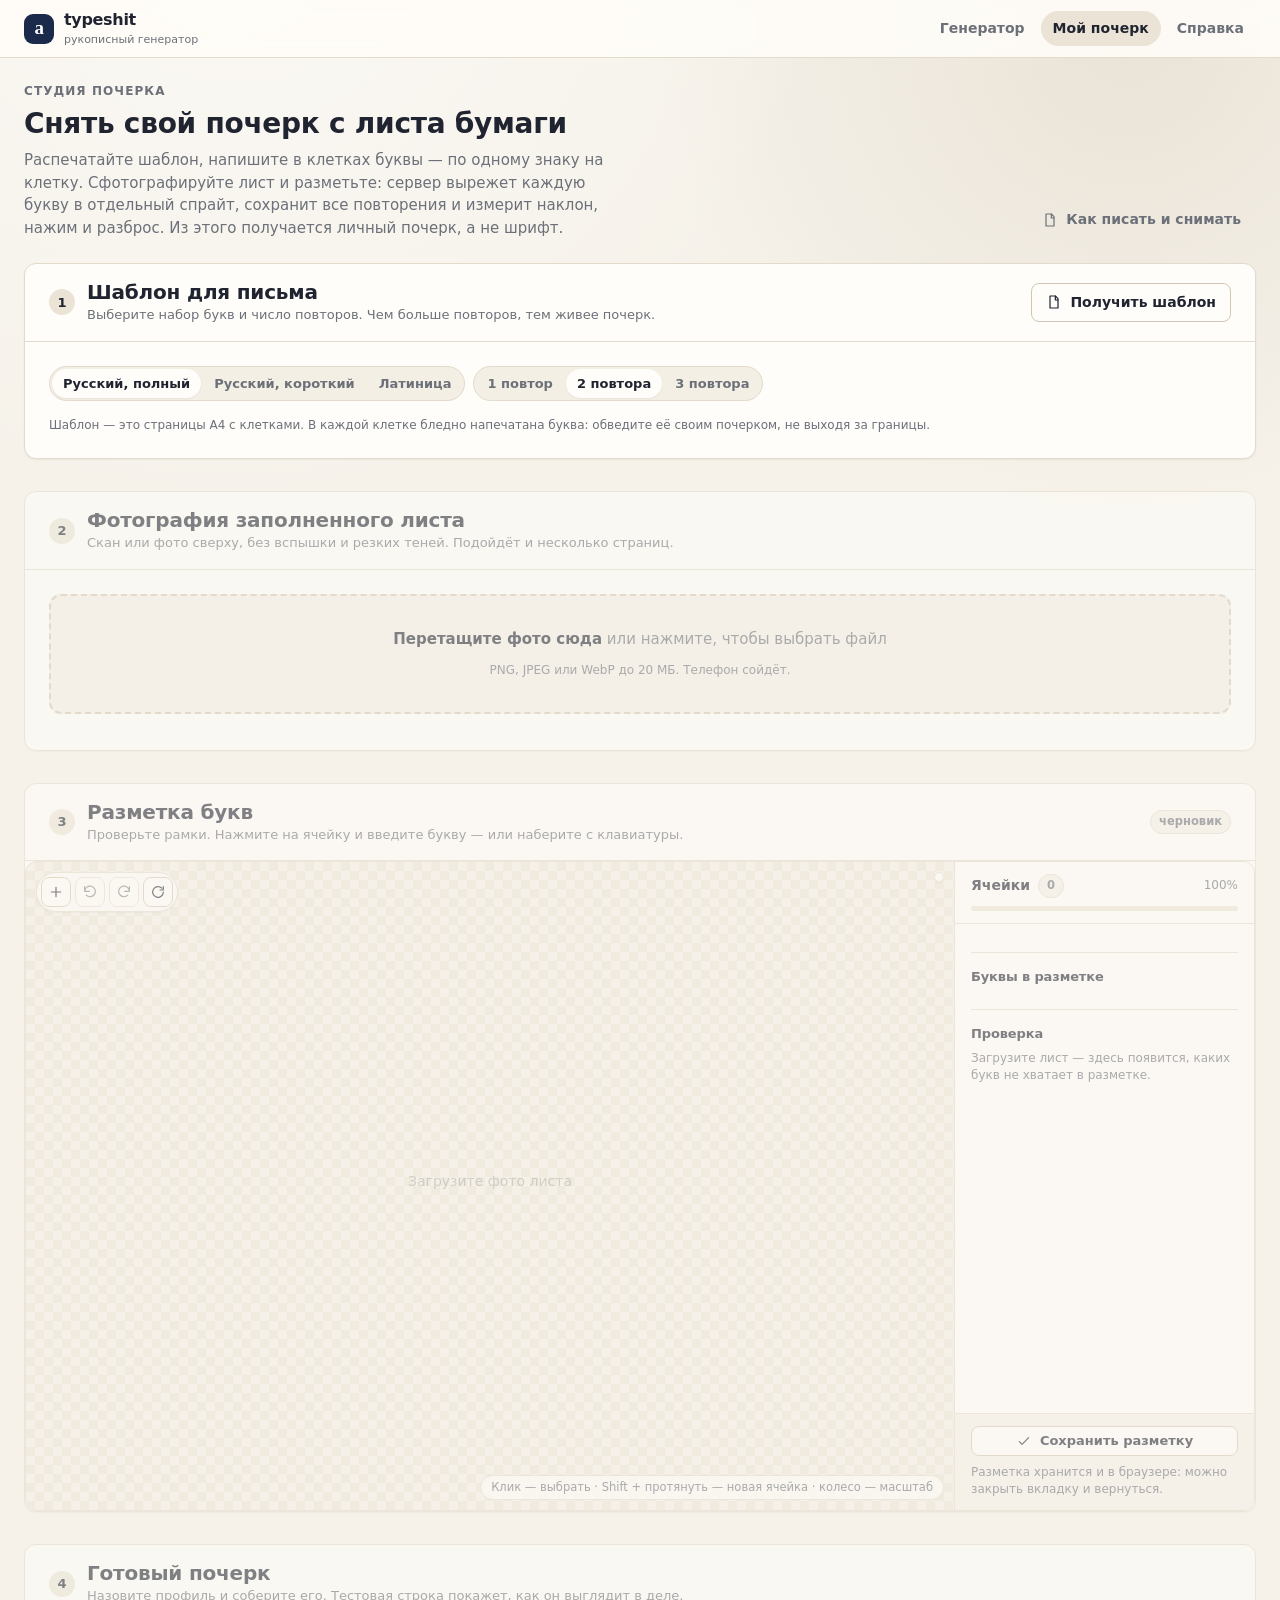
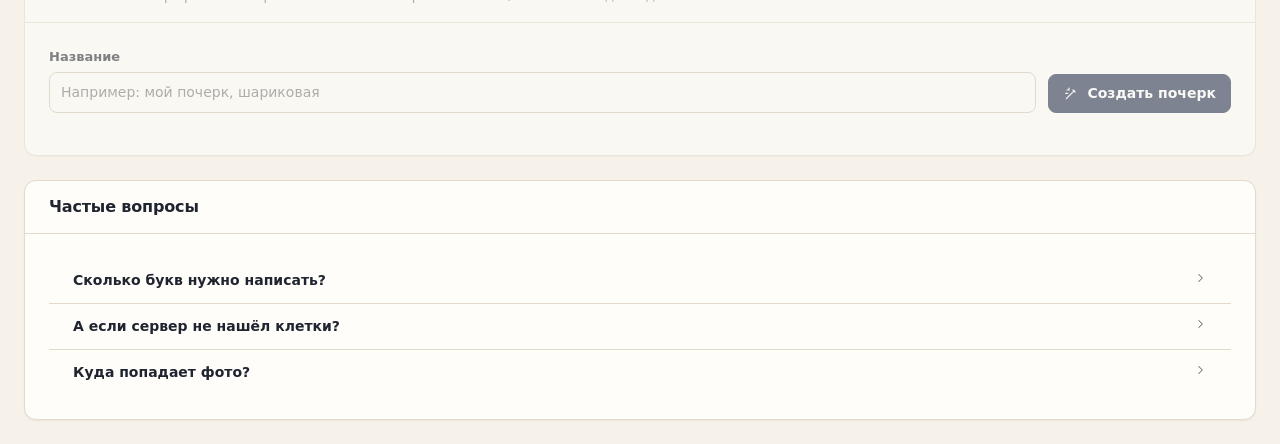
==== internal/webui/static/handwriting.html @ f1447faf "typeshit: handwritten page generator with real handwriting capture - Go single-binary server + web U" ====
<!doctype html>
<html lang="ru">
<head>
<meta charset="utf-8">
<meta name="viewport" content="width=device-width, initial-scale=1">
<title>Свой почерк: шаблон, фото, разметка — typeshit</title>
<meta name="description" content="Снимите свой почерк: распечатайте шаблон, напишите буквы, сфотографируйте лист и разметьте ячейки. Генератор будет писать вашим почерком.">
<meta name="color-scheme" content="light dark">
<link rel="icon" href="data:image/svg+xml,%3Csvg xmlns='http://www.w3.org/2000/svg' viewBox='0 0 32 32'%3E%3Crect width='32' height='32' rx='8' fill='%231b2a4a'/%3E%3Ctext x='16' y='23' font-size='19' text-anchor='middle' fill='%23fffdf9' font-family='Georgia,serif' font-style='italic'%3Eа%3C/text%3E%3C/svg%3E">
<link rel="stylesheet" href="app.css?v=2">
</head>
<body>

<noscript><div class="wrap"><div class="card"><div class="card-body"><p><strong>Нужен JavaScript.</strong> Студия разметки работает на JavaScript: без него не получится отметить буквы на фото.</p></div></div></div></noscript>
<header class="topbar">
  <a class="brand" href="index.html">
    <span class="brand-mark" aria-hidden="true">а</span>
    <span>typeshit<small>рукописный генератор</small></span>
  </a>
  <nav class="nav" aria-label="Основная навигация">
    <a href="index.html">Генератор</a>
    <a href="handwriting.html" aria-current="page">Мой почерк</a>
    <a href="help.html">Справка</a>
  </nav>
</header>

<main class="wrap">
  <div class="page-head no-print">
    <div>
      <p class="eyebrow">Студия почерка</p>
      <h1>Снять свой почерк с листа бумаги</h1>
      <p class="lead">
        Распечатайте шаблон, напишите в клетках буквы — по одному знаку на клетку.
        Сфотографируйте лист и разметьте: сервер вырежет каждую букву в отдельный спрайт,
        сохранит все повторения и измерит наклон, нажим и разброс. Из этого получается
        личный почерк, а не шрифт.
      </p>
    </div>
    <div class="btn-group">
      <a class="btn btn-ghost" href="help.html" data-icon="file">Как писать и снимать</a>
    </div>
  </div>

  <div class="steps">

    <!-- step 1 -->
    <section class="card step" id="step1">
      <div class="card-head">
        <span class="step-num">1</span>
        <div>
          <h2>Шаблон для письма</h2>
          <div class="sub">Выберите набор букв и число повторов. Чем больше повторов, тем живее почерк.</div>
        </div>
        <span class="spacer"></span>
        <button type="button" class="btn" id="btn-template" data-icon="file">Получить шаблон</button>
      </div>
      <div class="card-body">
        <div class="btn-group" style="margin-bottom:16px; flex-wrap:wrap">
          <div class="seg" id="seg-lang" role="group" aria-label="Набор символов">
            <button type="button" data-value="ru" aria-pressed="true">Русский, полный</button>
            <button type="button" data-value="ru-short" aria-pressed="false">Русский, короткий</button>
            <button type="button" data-value="latin" aria-pressed="false">Латиница</button>
          </div>
          <div class="seg" id="seg-reps" role="group" aria-label="Повторов на букву">
            <button type="button" data-value="1" aria-pressed="false">1 повтор</button>
            <button type="button" data-value="2" aria-pressed="true">2 повтора</button>
            <button type="button" data-value="3" aria-pressed="false">3 повтора</button>
          </div>
          <button type="button" class="btn hidden" id="btn-print" data-icon="print">Печать</button>
        </div>
        <div class="template-grid" id="template-grid"></div>
        <p class="hint" id="template-hint">Шаблон — это страницы A4 с клетками. В каждой клетке бледно
          напечатана буква: обведите её своим почерком, не выходя за границы.</p>
      </div>
    </section>

    <!-- step 2 -->
    <section class="card step locked" id="step2">
      <div class="card-head">
        <span class="step-num">2</span>
        <div>
          <h2>Фотография заполненного листа</h2>
          <div class="sub">Скан или фото сверху, без вспышки и резких теней. Подойдёт и несколько страниц.</div>
        </div>
      </div>
      <div class="card-body">
        <div class="dropzone" id="dropzone" tabindex="0" role="button"
             aria-label="Загрузить фотографию заполненного шаблона">
          <p><strong>Перетащите фото сюда</strong> или нажмите, чтобы выбрать файл</p>
          <p class="hint">PNG, JPEG или WebP до 20 МБ. Телефон сойдёт.</p>
        </div>
        <input type="file" id="file-input" accept="image/*" capture="environment" multiple class="hidden">
        <p class="hint" id="upload-status" style="margin-top:12px"></p>
      </div>
    </section>

    <!-- step 3 -->
    <section class="card step locked" id="step3">
      <div class="card-head">
        <span class="step-num">3</span>
        <div>
          <h2>Разметка букв</h2>
          <div class="sub">Проверьте рамки. Нажмите на ячейку и введите букву — или наберите с клавиатуры.</div>
        </div>
        <span class="spacer"></span>
        <span class="badge" id="markup-state">черновик</span>
      </div>
      <div class="card-body" style="padding:0">
        <div class="markup">
          <div class="canvas-wrap" id="canvas-wrap">
            <div class="sheet-tabs" id="sheet-tabs" hidden></div>
            <div class="canvas-toolbar">
              <button type="button" class="btn btn-sm btn-icon" id="btn-add-cell" data-icon="plus" title="Добавить ячейку (Shift + протянуть)" aria-label="Добавить ячейку"></button>
              <button type="button" class="btn btn-sm btn-icon" id="btn-undo" data-icon="undo" title="Отменить (Ctrl+Z)" aria-label="Отменить"></button>
              <button type="button" class="btn btn-sm btn-icon" id="btn-redo" data-icon="redo" title="Вернуть (Ctrl+Shift+Z)" aria-label="Вернуть"></button>
              <button type="button" class="btn btn-sm btn-icon" id="btn-fit" data-icon="refresh" title="Вписать лист" aria-label="Вписать лист"></button>
            </div>
            <canvas id="canvas"></canvas>
            <div class="canvas-hint" id="canvas-hint">Клик — выбрать · Shift + протянуть — новая ячейка · колесо — масштаб</div>
          </div>
          <aside class="side">
            <div class="side-head">
              <div style="display:flex; align-items:center; gap:8px">
                <strong style="font-size:14px">Ячейки</strong>
                <span class="badge" id="cells-count">0</span>
                <span class="spacer"></span>
                <span class="hint" id="zoom-label">100%</span>
              </div>
              <div class="progress" style="margin-top:8px"><i id="cells-progress"></i></div>
            </div>
            <div class="side-body">
              <div class="inspector" id="inspector"></div>
              <div class="divider"></div>
              <h4 style="font-size:13px;margin-bottom:8px">Буквы в разметке</h4>
              <div class="char-list" id="char-list"></div>
              <div class="divider"></div>
              <h4 style="font-size:13px;margin-bottom:8px">Проверка</h4>
              <div class="report" id="report"></div>
            </div>
            <div class="side-foot">
              <button type="button" class="btn btn-sm btn-block" id="btn-save-cells" data-icon="check">Сохранить разметку</button>
              <p class="hint" style="margin:0">Разметка хранится и в браузере: можно закрыть вкладку и вернуться.</p>
            </div>
          </aside>
        </div>
      </div>
    </section>

    <!-- step 4 -->
    <section class="card step locked" id="step4">
      <div class="card-head">
        <span class="step-num">4</span>
        <div>
          <h2>Готовый почерк</h2>
          <div class="sub">Назовите профиль и соберите его. Тестовая строка покажет, как он выглядит в деле.</div>
        </div>
      </div>
      <div class="card-body">
        <div style="display:flex; gap:12px; align-items:end; flex-wrap:wrap">
          <div class="field" style="flex:1; min-width:220px">
            <label for="profile-name">Название</label>
            <input type="text" id="profile-name" placeholder="Например: мой почерк, шариковая" autocomplete="off">
          </div>
          <button type="button" class="btn btn-primary" id="btn-commit" data-icon="wand">Создать почерк</button>
        </div>
        <div id="commit-result" style="margin-top:18px"></div>
      </div>
    </section>

  </div>

  <div class="card" style="margin-top:24px">
    <div class="card-head"><h3>Частые вопросы</h3></div>
    <div class="card-body">
      <details class="group">
        <summary>Сколько букв нужно написать?<span class="chev" data-icon="right" data-icon-size="14"></span></summary>
        <div class="group-body"><p class="hint">Минимум — короткий набор (буквы, цифры, основные знаки) с одним повтором.
          Для живого почерка лучше полный набор с двумя-тремя повторами: тогда у каждой буквы есть несколько
          реальных вариантов, и страница не выглядит штампованной.</p></div>
      </details>
      <details class="group">
        <summary>А если сервер не нашёл клетки?<span class="chev" data-icon="right" data-icon-size="14"></span></summary>
        <div class="group-body"><p class="hint">Ничего страшного: инструмент «+» в углу листа добавляет ячейку,
          углы тянутся мышью, а лишние ячейки удаляются Delete. Можно размечать и обычный лист без шаблона —
          сервер предложит области сам.</p></div>
      </details>
      <details class="group">
        <summary>Куда попадает фото?<span class="chev" data-icon="right" data-icon-size="14"></span></summary>
        <div class="group-body"><p class="hint">Всё остаётся на вашем сервере: нормализованный лист лежит в
          <span class="mono">data/captures</span>, профиль — в <span class="mono">data/profiles</span>.
          Никаких внешних сервисов.</p></div>
      </details>
    </div>
  </div>
</main>

<div class="toasts" aria-live="polite" role="status"></div>
<div class="print-only" id="print-area"></div>

<script src="js/api.js?v=2" defer></script>
<script src="js/studio.js?v=2" defer></script>
</body>
</html>
---- internal/webui/static/app.css ----
/* typeshit — handwriting generator UI
   Design tokens + components. No external fonts, no frameworks. */

:root {
  color-scheme: light dark;

  --bg: #f6f2ea;
  --bg-grain: #efe9dd;
  --surface: #fffdf9;
  --surface-2: #f4efe5;
  --surface-3: #ebe4d6;
  --border: #e3dacb;
  --border-strong: #d3c7b3;
  --text: #1f2430;
  --muted: #6c7079;
  --faint: #9a9da4;
  --accent: #1b2a4a;
  --accent-soft: #26395f;
  --accent-ink: #ffffff;
  --ok: #2c7a58;
  --warn: #a8680d;
  --err: #b3261e;
  --focus: #3d64ad;
  --ink: #141a3a;

  --s1: 4px;
  --s2: 8px;
  --s3: 12px;
  --s4: 16px;
  --s5: 24px;
  --s6: 32px;
  --s7: 48px;

  --r-sm: 8px;
  --r: 12px;
  --r-lg: 18px;

  --shadow-sm: 0 1px 2px rgba(31, 36, 48, .06);
  --shadow: 0 1px 2px rgba(31, 36, 48, .05), 0 10px 28px -16px rgba(31, 36, 48, .35);

  --font: ui-sans-serif, system-ui, -apple-system, "Segoe UI", Roboto, "Helvetica Neue", Arial, "Noto Sans", sans-serif;
  --mono: ui-monospace, SFMono-Regular, "SF Mono", Menlo, Consolas, "Liberation Mono", monospace;

  --topbar-h: 58px;
}

@media (prefers-color-scheme: dark) {
  :root {
    --bg: #14161b;
    --bg-grain: #191c22;
    --surface: #1c1f26;
    --surface-2: #23272f;
    --surface-3: #2b3039;
    --border: #2f3540;
    --border-strong: #3d444f;
    --text: #e8e6e1;
    --muted: #a2a6ae;
    --faint: #6f747d;
    --accent: #d9e2f5;
    --accent-soft: #c3cfe8;
    --accent-ink: #161a22;
    --ok: #6fca9f;
    --warn: #e0a94a;
    --err: #f08b84;
    --focus: #7fa3ee;
    --shadow-sm: 0 1px 2px rgba(0, 0, 0, .4);
    --shadow: 0 1px 2px rgba(0, 0, 0, .35), 0 12px 32px -18px rgba(0, 0, 0, .8);
  }
}

* { box-sizing: border-box; }

html, body {
  margin: 0;
  padding: 0;
  background-color: var(--bg);
  color: var(--text);
  font-family: var(--font);
  font-size: 15px;
  line-height: 1.5;
  -webkit-text-size-adjust: 100%;
}

body {
  min-height: 100vh;
  background-image:
    radial-gradient(circle at 18% -10%, rgba(255, 255, 255, .55), transparent 42%),
    radial-gradient(circle at 88% 4%, rgba(211, 199, 179, .35), transparent 34%);
  background-attachment: fixed;
}

@media (prefers-color-scheme: dark) {
  body {
    background-image:
      radial-gradient(circle at 18% -10%, rgba(255, 255, 255, .05), transparent 42%),
      radial-gradient(circle at 88% 4%, rgba(120, 140, 190, .08), transparent 34%);
  }
}

a { color: var(--accent); text-decoration-thickness: 1px; text-underline-offset: 2px; }
a:hover { color: var(--accent-soft); }

h1, h2, h3, h4 { margin: 0; font-weight: 650; letter-spacing: -.01em; line-height: 1.25; }
h1 { font-size: 28px; }
h2 { font-size: 20px; }
h3 { font-size: 16px; }
p { margin: 0 0 var(--s3); }
p:last-child { margin-bottom: 0; }

:focus-visible {
  outline: 2px solid var(--focus);
  outline-offset: 2px;
  border-radius: 4px;
}

::selection { background: rgba(61, 100, 173, .22); }

/* ---------- shell ---------- */

.topbar {
  position: sticky;
  top: 0;
  z-index: 40;
  display: flex;
  align-items: center;
  gap: var(--s4);
  min-height: var(--topbar-h);
  padding: 0 var(--s5);
  background: color-mix(in srgb, var(--surface) 88%, transparent);
  backdrop-filter: blur(10px);
  border-bottom: 1px solid var(--border);
}

.brand {
  display: flex;
  align-items: center;
  gap: 10px;
  font-weight: 700;
  letter-spacing: -.02em;
  color: var(--text);
  text-decoration: none;
  font-size: 16px;
}
.brand:hover { color: var(--text); }
.brand-mark {
  display: grid;
  place-items: center;
  width: 30px;
  height: 30px;
  border-radius: 9px;
  background: var(--accent);
  color: var(--accent-ink);
  font-family: "Segoe Script", "Snell Roundhand", cursive;
  font-size: 19px;
  font-weight: 700;
  line-height: 1;
  padding-bottom: 2px;
}
.brand small {
  display: block;
  font-size: 11px;
  font-weight: 500;
  color: var(--muted);
  letter-spacing: 0;
}

.nav {
  display: flex;
  align-items: center;
  gap: var(--s1);
  margin-left: auto;
}
.nav a {
  padding: 7px 12px;
  border-radius: 999px;
  color: var(--muted);
  text-decoration: none;
  font-size: 14px;
  font-weight: 550;
  white-space: nowrap;
}
.nav a:hover { background: var(--surface-2); color: var(--text); }
.nav a[aria-current="page"] { background: var(--surface-3); color: var(--text); }

.wrap {
  max-width: 1440px;
  margin: 0 auto;
  padding: var(--s5);
}
.wrap.narrow { max-width: 900px; }

.page-head {
  display: flex;
  flex-wrap: wrap;
  align-items: flex-end;
  justify-content: space-between;
  gap: var(--s3);
  margin-bottom: var(--s5);
}
.page-head .lead {
  color: var(--muted);
  max-width: 62ch;
  margin-top: var(--s2);
}
.eyebrow {
  font-size: 12px;
  font-weight: 650;
  letter-spacing: .09em;
  text-transform: uppercase;
  color: var(--muted);
  margin-bottom: 6px;
}

/* ---------- cards ---------- */

.card {
  background: var(--surface);
  border: 1px solid var(--border);
  border-radius: var(--r);
  box-shadow: var(--shadow-sm);
}
.card + .card { margin-top: var(--s4); }
.card-head {
  display: flex;
  align-items: center;
  gap: var(--s3);
  padding: var(--s4) var(--s5);
  border-bottom: 1px solid var(--border);
}
.card-head h2, .card-head h3 { margin: 0; }
.card-head .sub { color: var(--muted); font-size: 13px; }
.card-head .spacer { margin-left: auto; }
.card-body { padding: var(--s5); }
.card-body.tight { padding: var(--s3) var(--s4); }
.card-foot {
  display: flex;
  flex-wrap: wrap;
  align-items: center;
  gap: var(--s3);
  padding: var(--s4) var(--s5);
  border-top: 1px solid var(--border);
  background: var(--surface-2);
  border-radius: 0 0 var(--r) var(--r);
}

/* ---------- buttons ---------- */

.btn {
  display: inline-flex;
  align-items: center;
  justify-content: center;
  gap: 8px;
  min-height: 38px;
  padding: 8px 14px;
  border-radius: var(--r-sm);
  border: 1px solid var(--border-strong);
  background: var(--surface);
  color: var(--text);
  font: inherit;
  font-size: 14px;
  font-weight: 550;
  cursor: pointer;
  text-decoration: none;
  transition: background .12s ease, border-color .12s ease, transform .06s ease, opacity .12s ease;
  white-space: nowrap;
  user-select: none;
}
.btn:hover { background: var(--surface-2); color: var(--text); }
.btn:active { transform: translateY(1px); }
.btn[disabled], .btn[aria-disabled="true"] { opacity: .55; cursor: not-allowed; transform: none; }
.btn svg { flex: none; }

.btn-primary {
  background: var(--accent);
  border-color: var(--accent);
  color: var(--accent-ink);
}
.btn-primary:hover { background: var(--accent-soft); border-color: var(--accent-soft); color: var(--accent-ink); }

.btn-ghost { background: transparent; border-color: transparent; color: var(--muted); }
.btn-ghost:hover { background: var(--surface-2); color: var(--text); }

.btn-danger { color: var(--err); border-color: color-mix(in srgb, var(--err) 35%, var(--border)); }
.btn-danger:hover { background: color-mix(in srgb, var(--err) 10%, var(--surface)); }

.btn-sm { min-height: 30px; padding: 4px 10px; font-size: 13px; }
.btn-lg { min-height: 46px; padding: 11px 20px; font-size: 15px; }
.btn-block { width: 100%; }
.btn-icon { width: 36px; padding: 0; }
.btn-icon.btn-sm { width: 30px; }

.btn-group { display: flex; gap: var(--s2); flex-wrap: wrap; }

/* ---------- form controls ---------- */

.field { display: flex; flex-direction: column; gap: 6px; }
.field > label, .label {
  font-size: 13px;
  font-weight: 600;
  color: var(--text);
}
.hint { font-size: 12px; color: var(--muted); line-height: 1.45; }

input[type="text"], input[type="number"], input[type="search"], textarea, select {
  width: 100%;
  padding: 9px 11px;
  border-radius: var(--r-sm);
  border: 1px solid var(--border-strong);
  background: var(--surface);
  color: var(--text);
  font: inherit;
  font-size: 14px;
  transition: border-color .12s ease, box-shadow .12s ease;
}
input[type="text"]:focus, input[type="number"]:focus, textarea:focus, select:focus {
  outline: none;
  border-color: var(--focus);
  box-shadow: 0 0 0 3px color-mix(in srgb, var(--focus) 18%, transparent);
}
textarea { resize: vertical; line-height: 1.55; }
select {
  appearance: none;
  background-image: linear-gradient(45deg, transparent 50%, var(--muted) 50%), linear-gradient(135deg, var(--muted) 50%, transparent 50%);
  background-position: calc(100% - 17px) 55%, calc(100% - 12px) 55%;
  background-size: 5px 5px, 5px 5px;
  background-repeat: no-repeat;
  padding-right: 32px;
}

.control-row {
  display: grid;
  grid-template-columns: 1fr auto;
  align-items: center;
  gap: var(--s3);
  padding: 9px 0;
  border-bottom: 1px dashed var(--border);
}
.control-row:last-child { border-bottom: 0; }
.control-row .control-label {
  font-size: 13px;
  font-weight: 550;
  color: var(--text);
  display: flex;
  align-items: center;
  gap: 6px;
}
.control-row .control-label .val.actionable {
  color: var(--accent);
  background: none;
  border-bottom: 1px dotted currentColor;
  border-radius: 0;
  padding: 0 1px;
}
.control-row .control-label .val {
  font-variant-numeric: tabular-nums;
  font-size: 12px;
  font-weight: 600;
  color: var(--muted);
  background: var(--surface-2);
  border-radius: 999px;
  padding: 1px 8px;
}
.control-row .control-body { display: flex; align-items: center; gap: var(--s2); }
.control-row.wide { grid-template-columns: 1fr; align-items: start; }
.control-row .control-body > input[type="range"] { width: 190px; }

input[type="range"] {
  -webkit-appearance: none;
  appearance: none;
  height: 22px;
  background: transparent;
  cursor: pointer;
}
input[type="range"]::-webkit-slider-runnable-track {
  height: 4px;
  border-radius: 999px;
  background: var(--surface-3);
  border: 1px solid var(--border);
}
input[type="range"]::-webkit-slider-thumb {
  -webkit-appearance: none;
  appearance: none;
  width: 16px;
  height: 16px;
  margin-top: -7px;
  border-radius: 50%;
  background: var(--accent);
  border: 2px solid var(--surface);
  box-shadow: var(--shadow-sm);
}
input[type="range"]::-moz-range-track {
  height: 4px;
  border-radius: 999px;
  background: var(--surface-3);
  border: 1px solid var(--border);
}
input[type="range"]::-moz-range-thumb {
  width: 14px;
  height: 14px;
  border-radius: 50%;
  background: var(--accent);
  border: 2px solid var(--surface);
}
input[type="range"]:disabled { opacity: .45; cursor: default; }

.check {
  display: inline-flex;
  align-items: center;
  gap: 8px;
  font-size: 13px;
  cursor: pointer;
  user-select: none;
}
.check input { accent-color: var(--accent); width: 16px; height: 16px; }

/* segmented control */
.seg {
  display: inline-flex;
  padding: 2px;
  gap: 2px;
  background: var(--surface-2);
  border: 1px solid var(--border);
  border-radius: 999px;
  flex-wrap: wrap;
}
.seg button {
  border: 0;
  background: transparent;
  color: var(--muted);
  font: inherit;
  font-size: 13px;
  font-weight: 550;
  padding: 5px 11px;
  border-radius: 999px;
  cursor: pointer;
  white-space: nowrap;
}
.seg button:hover { color: var(--text); }
.seg button[aria-pressed="true"] {
  background: var(--surface);
  color: var(--text);
  box-shadow: var(--shadow-sm);
}

/* colour swatches */
.swatches { display: flex; gap: 6px; flex-wrap: wrap; }
.swatch {
  width: 26px;
  height: 26px;
  border-radius: 50%;
  border: 2px solid var(--surface);
  box-shadow: 0 0 0 1px var(--border-strong);
  cursor: pointer;
  padding: 0;
}
.swatch[aria-pressed="true"] { box-shadow: 0 0 0 2px var(--focus); }

/* ---------- collapsible groups ---------- */

.group { border-bottom: 1px solid var(--border); }
.group:last-child { border-bottom: 0; }
.group > summary {
  display: flex;
  align-items: center;
  gap: var(--s2);
  padding: var(--s3) var(--s5);
  cursor: pointer;
  font-size: 14px;
  font-weight: 650;
  list-style: none;
  user-select: none;
}
.group > summary::-webkit-details-marker { display: none; }
.group > summary:hover { background: var(--surface-2); }
.group > summary .chev {
  margin-left: auto;
  color: var(--muted);
  transition: transform .15s ease;
}
.group[open] > summary .chev { transform: rotate(90deg); }
.group > summary .tag {
  font-size: 11px;
  font-weight: 600;
  color: var(--muted);
  background: var(--surface-2);
  border: 1px solid var(--border);
  border-radius: 999px;
  padding: 1px 7px;
}
.group-body { padding: 0 var(--s5) var(--s4); }

/* ---------- generator layout ---------- */

.gen {
  display: grid;
  grid-template-columns: minmax(340px, 400px) minmax(0, 1fr);
  gap: var(--s5);
  align-items: start;
}
.gen-side {
  display: flex;
  flex-direction: column;
  gap: var(--s4);
  position: sticky;
  top: calc(var(--topbar-h) + var(--s4));
  max-height: calc(100vh - var(--topbar-h) - var(--s4) * 2);
}
.gen-side-scroll {
  display: flex;
  flex-direction: column;
  gap: var(--s4);
  overflow-y: auto;
  overscroll-behavior: contain;
  min-height: 0;
  padding-right: 6px;
  margin-right: -6px;
  scrollbar-gutter: stable;
}
.gen-side .card { margin-top: 0; }
.gen-main { min-width: 0; }
.actions-hint { display: block; padding: 10px 16px; }

.panel {
  background: var(--surface);
  border: 1px solid var(--border);
  border-radius: var(--r);
  box-shadow: var(--shadow-sm);
  overflow: hidden;
}
.panel > .group > summary { padding: var(--s3) var(--s4); }
.panel > .group > .group-body { padding: 0 var(--s4) var(--s3); }

.textarea-wrap { position: relative; }
.textarea-wrap textarea {
  min-height: 220px;
  font-size: 14px;
  padding: 12px 14px 30px;
  background: var(--surface);
}
.textarea-meta {
  display: flex;
  justify-content: space-between;
  align-items: center;
  gap: var(--s2);
  padding: 8px 14px; /* static: keeps the textarea resize handle usable */
  border-top: 1px solid var(--border);
  font-size: 12px;
  color: var(--muted);
  background: var(--surface-2);
}
.textarea-meta .counter { font-variant-numeric: tabular-nums; }
.textarea-meta .counter.warn { color: var(--warn); }
.textarea-meta .counter.err { color: var(--err); }

.profiles {
  display: grid;
  grid-template-columns: repeat(auto-fill, minmax(150px, 1fr));
  gap: var(--s2);
  padding: var(--s3) var(--s4);
}
.profile-card {
  position: relative;
  border: 1px solid var(--border);
  border-radius: var(--r-sm);
  background: var(--surface);
  padding: 6px;
  cursor: pointer;
  text-align: left;
  font: inherit;
  color: inherit;
  transition: border-color .12s ease, box-shadow .12s ease;
  overflow: hidden;
}
.profile-card:hover { border-color: var(--border-strong); }
.profile-card[aria-pressed="true"] {
  border-color: var(--accent);
  box-shadow: 0 0 0 2px color-mix(in srgb, var(--accent) 25%, transparent);
}
.profile-card .thumb {
  height: 58px;
  border-radius: 5px;
  background: var(--surface-2) center/cover no-repeat;
  display: grid;
  place-items: center;
  color: var(--faint);
  font-size: 11px;
  overflow: hidden;
}
.profile-card .thumb img { width: 100%; height: 100%; object-fit: cover; display: block; }
.profile-card .name {
  margin-top: 6px;
  font-size: 12px;
  font-weight: 600;
  white-space: nowrap;
  overflow: hidden;
  text-overflow: ellipsis;
}
.profile-card .meta { font-size: 11px; color: var(--muted); }
.profile-card.dashed {
  border-style: dashed;
  display: grid;
  place-items: center;
  min-height: 92px;
  color: var(--muted);
  font-size: 12.5px;
  font-weight: 600;
  text-align: center;
  gap: 4px;
}
.profile-card.dashed:hover { color: var(--text); border-color: var(--accent); }

/* ---------- preview / output ---------- */

.preview-shell {
  position: relative;
  border-radius: var(--r);
  border: 1px solid var(--border);
  background:
    repeating-linear-gradient(45deg, var(--surface-2) 0 10px, transparent 10px 20px),
    var(--surface-2);
  padding: var(--s4);
  min-height: 480px;
  display: grid;
  place-items: center;
}
.preview-shell img {
  display: block;
  max-width: 100%;
  max-height: min(74vh, 1100px);
  border-radius: 3px;
  box-shadow: 0 14px 40px -18px rgba(20, 22, 30, .55), 0 2px 6px rgba(20, 22, 30, .12);
  background: #fff;
}
.preview-empty {
  text-align: center;
  color: var(--muted);
  max-width: 42ch;
  padding: var(--s6) var(--s4);
}
.preview-empty .big { font-size: 40px; line-height: 1; margin-bottom: var(--s3); opacity: .5; }

.output-bar {
  display: flex;
  flex-wrap: wrap;
  align-items: center;
  gap: var(--s2);
  margin-top: var(--s3);
}
.spacer { margin-left: auto; }
.stat {
  font-size: 12px;
  color: var(--muted);
  font-variant-numeric: tabular-nums;
}

.thumbs {
  display: grid;
  grid-template-columns: repeat(auto-fill, minmax(120px, 1fr));
  gap: var(--s2);
  margin-top: var(--s3);
}
.thumbs button {
  padding: 0;
  border: 1px solid var(--border);
  border-radius: var(--r-sm);
  overflow: hidden;
  background: var(--surface);
  cursor: zoom-in;
  position: relative;
  font: inherit;
  color: inherit;
}
.thumbs button:hover { border-color: var(--accent); }
.thumbs img { width: 100%; display: block; aspect-ratio: 210/297; object-fit: cover; }
.thumbs .num {
  position: absolute;
  left: 6px;
  bottom: 6px;
  font-size: 11px;
  background: rgba(20, 22, 30, .72);
  color: #fff;
  border-radius: 999px;
  padding: 1px 7px;
}

/* ---------- viewer ---------- */

.viewer {
  position: fixed;
  inset: 0;
  z-index: 90;
  display: none;
  background: rgba(14, 16, 21, .88);
  backdrop-filter: blur(6px);
}
.viewer[open], .viewer.on { display: grid; grid-template-rows: auto 1fr; }
.viewer-head {
  display: flex;
  align-items: center;
  gap: var(--s2);
  padding: 10px 16px;
  color: #e9e9ec;
  background: rgba(20, 22, 28, .6);
  border-bottom: 1px solid rgba(255, 255, 255, .09);
}
.viewer-head .title { font-size: 13px; letter-spacing: .02em; opacity: .85; }
.viewer-head .btn { background: rgba(255, 255, 255, .08); border-color: rgba(255, 255, 255, .16); color: #f0f0f2; }
.viewer-head .btn:hover { background: rgba(255, 255, 255, .16); }
.viewer-stage {
  overflow: hidden;
  position: relative;
  touch-action: none;
  cursor: grab;
  display: grid;
  place-items: center;
}
.viewer-stage.dragging { cursor: grabbing; }
.viewer-stage img {
  transform-origin: 0 0;
  will-change: transform;
  max-width: none;
  user-select: none;
  -webkit-user-drag: none;
  box-shadow: 0 24px 80px rgba(0, 0, 0, .55);
}

/* ---------- studio ---------- */

.steps { display: flex; flex-direction: column; gap: var(--s4); }
.step-num {
  display: grid;
  place-items: center;
  width: 26px;
  height: 26px;
  border-radius: 50%;
  background: var(--surface-3);
  color: var(--text);
  font-size: 13px;
  font-weight: 700;
  flex: none;
}
.step.done .step-num { background: var(--ok); color: #fff; }
.step.locked { opacity: .55; pointer-events: none; }

.dropzone {
  border: 2px dashed var(--border-strong);
  border-radius: var(--r);
  padding: var(--s6) var(--s4);
  text-align: center;
  color: var(--muted);
  background: var(--surface-2);
  cursor: pointer;
  transition: border-color .12s ease, background .12s ease;
}
.dropzone:hover, .dropzone.over { border-color: var(--accent); background: color-mix(in srgb, var(--accent) 6%, var(--surface-2)); color: var(--text); }
.dropzone strong { color: var(--text); }

.template-grid {
  display: grid;
  grid-template-columns: repeat(auto-fill, minmax(150px, 1fr));
  gap: var(--s3);
}
.template-grid figure { margin: 0; }
.template-grid img {
  width: 100%;
  display: block;
  border: 1px solid var(--border);
  border-radius: var(--r-sm);
  box-shadow: var(--shadow-sm);
  background: #fff;
}
.template-grid figcaption { font-size: 11.5px; color: var(--muted); margin-top: 4px; text-align: center; }

.markup {
  display: grid;
  grid-template-columns: minmax(0, 1fr) 300px;
  gap: 0;
  border: 1px solid var(--border);
  border-radius: var(--r);
  overflow: hidden;
  background: var(--surface-2);
}
.canvas-wrap {
  position: relative;
  min-height: 520px;
  height: min(72vh, 900px);
  overflow: hidden;
  background:
    repeating-conic-gradient(var(--surface-3) 0 25%, transparent 0 50%) 0 0/18px 18px;
  touch-action: none;
}
.canvas-wrap canvas { display: block; width: 100%; height: 100%; cursor: crosshair; }
.canvas-toolbar {
  position: absolute;
  left: 10px;
  top: 10px;
  display: flex;
  gap: 4px;
  padding: 4px;
  border-radius: 999px;
  background: color-mix(in srgb, var(--surface) 92%, transparent);
  border: 1px solid var(--border);
  box-shadow: var(--shadow-sm);
  backdrop-filter: blur(6px);
  z-index: 3;
}
.canvas-hint {
  position: absolute;
  right: 10px;
  bottom: 10px;
  font-size: 11.5px;
  color: var(--muted);
  background: color-mix(in srgb, var(--surface) 88%, transparent);
  border: 1px solid var(--border);
  border-radius: 999px;
  padding: 3px 10px;
  pointer-events: none;
}
.side {
  border-left: 1px solid var(--border);
  background: var(--surface);
  display: flex;
  flex-direction: column;
  min-height: 0;
}
.side-head { padding: var(--s3) var(--s4); border-bottom: 1px solid var(--border); }
.side-body { padding: var(--s3) var(--s4); overflow: auto; flex: 1; }
.side-foot { padding: var(--s3) var(--s4); border-top: 1px solid var(--border); background: var(--surface-2); display: flex; flex-direction: column; gap: var(--s2); }

.inspector { display: flex; flex-direction: column; gap: var(--s2); }
.inspector .cell-id { font-size: 12px; color: var(--muted); font-variant-numeric: tabular-nums; }
.label-input { display: flex; gap: 6px; align-items: center; }
.label-input input { width: 64px; text-align: center; font-size: 20px; padding: 6px; }

.char-list { display: flex; flex-wrap: wrap; gap: 5px; }
.char-chip {
  display: inline-flex;
  align-items: center;
  gap: 5px;
  border: 1px solid var(--border);
  background: var(--surface-2);
  color: var(--text);
  border-radius: 7px;
  padding: 3px 7px;
  font-size: 13px;
  cursor: pointer;
  font-family: var(--font);
}
.char-chip:hover { border-color: var(--accent); }
.char-chip b { font-weight: 700; font-size: 15px; }
.char-chip i { font-style: normal; font-size: 11px; color: var(--muted); font-variant-numeric: tabular-nums; }
.char-chip.missing { border-color: color-mix(in srgb, var(--err) 45%, var(--border)); color: var(--err); background: color-mix(in srgb, var(--err) 7%, var(--surface)); }
.char-chip.ok { border-color: color-mix(in srgb, var(--ok) 40%, var(--border)); }

.report { font-size: 12.5px; color: var(--muted); display: flex; flex-direction: column; gap: 6px; }
.report .line { display: flex; justify-content: space-between; gap: var(--s2); }
.report .line b { color: var(--text); font-variant-numeric: tabular-nums; }

.progress { height: 5px; border-radius: 999px; background: var(--surface-3); overflow: hidden; }
.progress > i { display: block; height: 100%; background: var(--accent); width: 0; transition: width .2s ease; }

/* ---------- misc ---------- */

.badge {
  display: inline-flex;
  align-items: center;
  gap: 5px;
  font-size: 11.5px;
  font-weight: 600;
  border-radius: 999px;
  padding: 2px 8px;
  border: 1px solid var(--border);
  background: var(--surface-2);
  color: var(--muted);
}
.badge.ok { color: var(--ok); border-color: color-mix(in srgb, var(--ok) 35%, var(--border)); }
.badge.warn { color: var(--warn); border-color: color-mix(in srgb, var(--warn) 35%, var(--border)); }
.badge.err { color: var(--err); border-color: color-mix(in srgb, var(--err) 35%, var(--border)); }

.skeleton {
  position: relative;
  overflow: hidden;
  background: var(--surface-2);
  border-radius: var(--r-sm);
}
.skeleton::after {
  content: "";
  position: absolute;
  inset: 0;
  transform: translateX(-100%);
  background: linear-gradient(90deg, transparent, color-mix(in srgb, var(--surface) 70%, transparent), transparent);
  animation: shimmer 1.3s infinite;
}
@keyframes shimmer { 100% { transform: translateX(100%); } }

.toasts {
  position: fixed;
  right: 16px;
  bottom: 16px;
  z-index: 120;
  display: flex;
  flex-direction: column;
  gap: 8px;
  max-width: min(420px, calc(100vw - 32px));
}
.toast {
  display: flex;
  align-items: flex-start;
  gap: 10px;
  padding: 11px 13px;
  border-radius: var(--r-sm);
  background: var(--surface);
  border: 1px solid var(--border-strong);
  box-shadow: var(--shadow);
  font-size: 13.5px;
  animation: toast-in .18s ease-out;
}
.toast .dot { width: 8px; height: 8px; border-radius: 50%; margin-top: 6px; flex: none; background: var(--muted); }
.toast.ok .dot { background: var(--ok); }
.toast.err .dot { background: var(--err); }
.toast.warn .dot { background: var(--warn); }
.toast button { margin-left: auto; background: none; border: 0; color: var(--muted); cursor: pointer; font-size: 16px; line-height: 1; padding: 0 2px; }
@keyframes toast-in { from { opacity: 0; transform: translateY(6px); } }

.spinner {
  width: 15px;
  height: 15px;
  border-radius: 50%;
  border: 2px solid currentColor;
  border-right-color: transparent;
  animation: spin .7s linear infinite;
  display: inline-block;
}
@keyframes spin { to { transform: rotate(360deg); } }

.divider { height: 1px; background: var(--border); margin: var(--s4) 0; }
.mono { font-family: var(--mono); font-size: 12.5px; }
.kbd {
  font-family: var(--mono);
  font-size: 11.5px;
  border: 1px solid var(--border-strong);
  border-bottom-width: 2px;
  border-radius: 5px;
  padding: 1px 5px;
  background: var(--surface);
  color: var(--text);
  white-space: nowrap;
}
.sr-only {
  position: absolute;
  width: 1px; height: 1px;
  padding: 0; margin: -1px;
  overflow: hidden;
  clip: rect(0 0 0 0);
  white-space: nowrap;
  border: 0;
}
.hidden { display: none !important; }
.muted { color: var(--muted); }
.nowrap { white-space: nowrap; }

.code {
  background: var(--surface-2);
  border: 1px solid var(--border);
  border-radius: var(--r-sm);
  padding: var(--s3) var(--s4);
  overflow: auto;
  font-family: var(--mono);
  font-size: 12.5px;
  line-height: 1.6;
  white-space: pre;
  tab-size: 2;
}

.steps-legend { display: flex; flex-direction: column; gap: 10px; }
.steps-legend .item { display: flex; gap: 10px; align-items: flex-start; }

/* ---------- responsive ---------- */

@media (max-width: 1080px) {
  .gen { grid-template-columns: 1fr; }
  /* Flatten the side column so the preview can sit right under the text:
     type -> look -> tune the knobs. */
  .gen-side,
  .gen-side-scroll { display: contents; }
  #card-text { order: 0; }
  .gen-main { order: 1; }
  #card-profiles,
  #controls,
  .gen-side .sticky-actions { order: 2; }
  .markup { grid-template-columns: 1fr; }
  .side { border-left: 0; border-top: 1px solid var(--border); }
  .canvas-wrap { height: min(60vh, 620px); }

  /* The generate button follows the thumb while the user scrolls the knobs. */
  .gen .sticky-actions {
    position: sticky;
    bottom: 0;
    z-index: 20;
    margin: 0 calc(-1 * var(--s3)) calc(-1 * var(--s3));
    border-radius: var(--r) var(--r) 0 0;
    border-bottom: 0;
    background: color-mix(in srgb, var(--surface) 94%, transparent);
    backdrop-filter: blur(10px);
    box-shadow: 0 -8px 28px -18px rgba(20, 22, 30, .6);
  }
  .gen .sticky-actions .card-body { padding: 10px 12px; }
  .gen .sticky-actions .actions-hint { display: none; }
  .textarea-wrap textarea { max-height: 340px; }
}

@media (max-width: 720px) {
  html, body { font-size: 14.5px; }
  .wrap { padding: var(--s3); }
  .topbar { padding: 0 var(--s3); gap: var(--s1); }
  .nav { gap: 0; }
  .nav a { padding: 6px 8px; font-size: 12.5px; }
  .brand small { display: none; }
  .brand > span:not(.brand-mark) { display: none; }
  .card-body, .card-head, .card-foot { padding: var(--s4); }
  .group > summary { padding: var(--s3) var(--s4); }
  .group-body { padding: 0 var(--s4) var(--s3); }
  .control-row { grid-template-columns: 1fr; align-items: stretch; }
  .control-row .control-body { justify-content: flex-start; flex-wrap: wrap; }
  .control-row .control-body > input[type="range"] { width: 100%; }
  h1 { font-size: 23px; }
  .preview-shell { min-height: 320px; padding: var(--s2); }
  .thumbs { grid-template-columns: repeat(auto-fill, minmax(92px, 1fr)); }
}

@media (prefers-reduced-motion: reduce) {
  * { animation-duration: .001ms !important; transition-duration: .001ms !important; }
}

/* ---------- print ---------- */

.print-only { display: none; }

@media print {
  @page { size: A4; margin: 0; }
  html, body { background: #fff !important; }
  .topbar, .nav, .no-print, .toasts, .viewer { display: none !important; }
  .wrap { padding: 0; max-width: none; }
  .card { border: 0; box-shadow: none; }
  body.printing > * { display: none !important; }
  body.printing > .print-only { display: block !important; }
  .print-only { text-align: center; }
  .print-only img { width: 100%; height: auto; display: block; page-break-after: always; }
}

/* ---------- multi-sheet capture strip ---------- */

.sheet-tabs {
  position: absolute;
  right: 10px;
  top: 10px;
  display: flex;
  gap: 4px;
  max-width: calc(100% - 220px);
  overflow-x: auto;
  padding: 4px;
  border-radius: 999px;
  background: color-mix(in srgb, var(--surface) 92%, transparent);
  border: 1px solid var(--border);
  box-shadow: var(--shadow-sm);
  backdrop-filter: blur(6px);
  z-index: 4;
  scrollbar-width: none;
}

.sheet-tabs::-webkit-scrollbar { display: none; }

.sheet-tab {
  display: inline-flex;
  align-items: center;
  gap: 6px;
  border: 0;
  background: transparent;
  color: var(--text-muted);
  font: inherit;
  font-size: 12.5px;
  line-height: 1;
  padding: 7px 11px;
  border-radius: 999px;
  cursor: pointer;
  white-space: nowrap;
}

.sheet-tab:hover { background: color-mix(in srgb, var(--accent) 8%, transparent); color: var(--text); }

.sheet-tab[aria-selected="true"] {
  background: var(--accent);
  color: #fff;
}

.sheet-tab i {
  font-style: normal;
  font-variant-numeric: tabular-nums;
  opacity: .65;
  font-size: 11px;
}

.sheet-tab .dot {
  width: 6px;
  height: 6px;
  border-radius: 50%;
  background: currentColor;
  opacity: .45;
}

.sheet-tab[data-dirty="1"] .dot { background: var(--warn, #d98324); opacity: 1; }

/* dropping a document onto the text area */
.textarea-wrap textarea.import-over {
  border-color: var(--accent);
  background: color-mix(in srgb, var(--accent) 5%, var(--surface));
}
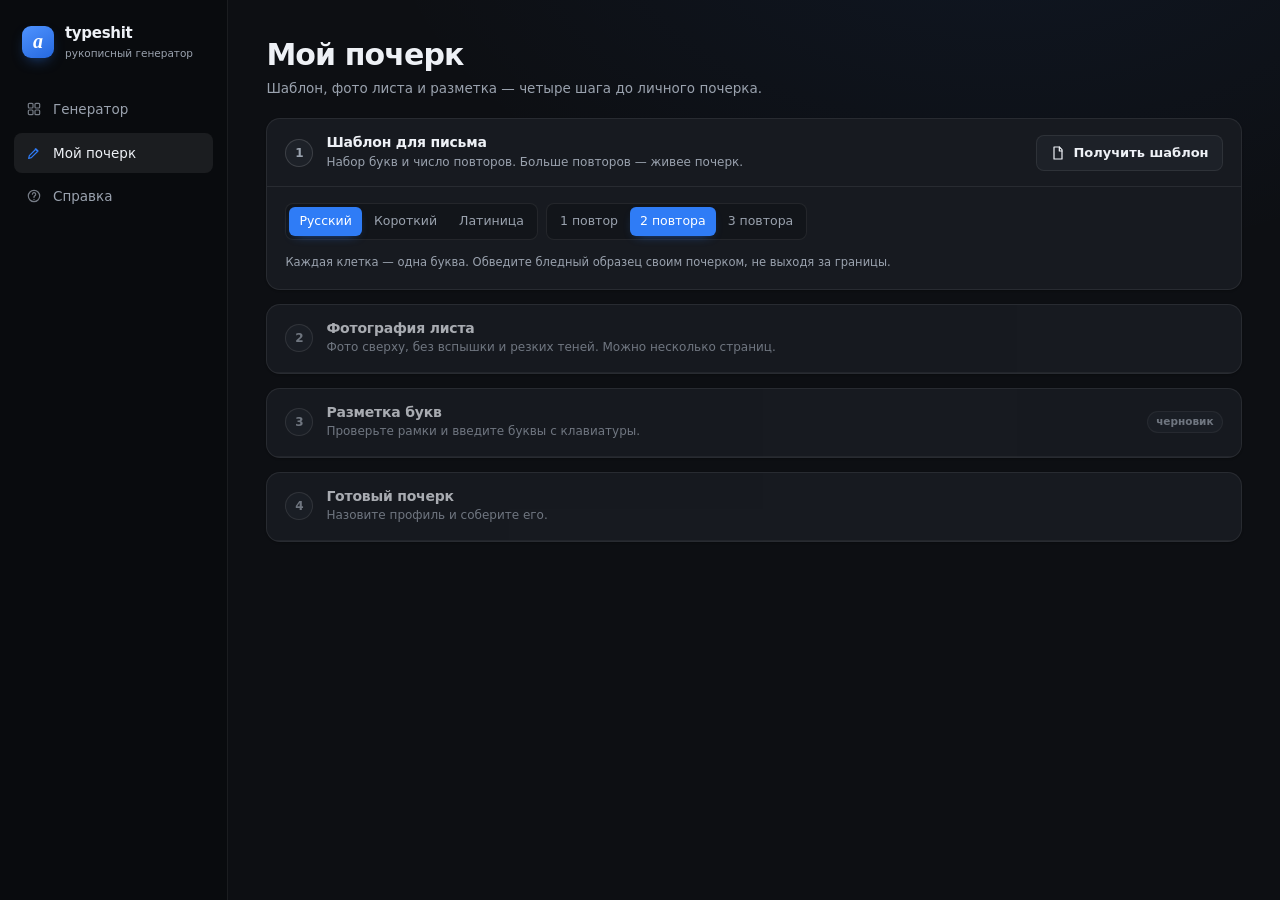
==== commit 074e491a: "studio: multi-sheet capture, .md/.docx/.txt import, ink and layout tuning" ====
--- a/internal/webui/static/handwriting.html
+++ b/internal/webui/static/handwriting.html
@@ -5,199 +5,169 @@
 <meta name="viewport" content="width=device-width, initial-scale=1">
 <title>Свой почерк: шаблон, фото, разметка — typeshit</title>
 <meta name="description" content="Снимите свой почерк: распечатайте шаблон, напишите буквы, сфотографируйте лист и разметьте ячейки. Генератор будет писать вашим почерком.">
-<meta name="color-scheme" content="light dark">
-<link rel="icon" href="data:image/svg+xml,%3Csvg xmlns='http://www.w3.org/2000/svg' viewBox='0 0 32 32'%3E%3Crect width='32' height='32' rx='8' fill='%231b2a4a'/%3E%3Ctext x='16' y='23' font-size='19' text-anchor='middle' fill='%23fffdf9' font-family='Georgia,serif' font-style='italic'%3Eа%3C/text%3E%3C/svg%3E">
-<link rel="stylesheet" href="app.css?v=2">
+<meta name="color-scheme" content="dark">
+<link rel="icon" href="data:image/svg+xml,%3Csvg xmlns='http://www.w3.org/2000/svg' viewBox='0 0 32 32'%3E%3Crect width='32' height='32' rx='8' fill='%232f7cf6'/%3E%3Ctext x='16' y='23' font-size='19' text-anchor='middle' fill='%23fff' font-family='Georgia,serif' font-style='italic'%3Eа%3C/text%3E%3C/svg%3E">
+<link rel="stylesheet" href="app.css?v=3">
 </head>
 <body>
 
-<noscript><div class="wrap"><div class="card"><div class="card-body"><p><strong>Нужен JavaScript.</strong> Студия разметки работает на JavaScript: без него не получится отметить буквы на фото.</p></div></div></div></noscript>
-<header class="topbar">
-  <a class="brand" href="index.html">
-    <span class="brand-mark" aria-hidden="true">а</span>
-    <span>typeshit<small>рукописный генератор</small></span>
-  </a>
-  <nav class="nav" aria-label="Основная навигация">
-    <a href="index.html">Генератор</a>
-    <a href="handwriting.html" aria-current="page">Мой почерк</a>
-    <a href="help.html">Справка</a>
-  </nav>
-</header>
+<noscript><div class="app-main"><div class="panel"><div class="panel-body"><p><strong>Нужен JavaScript.</strong> Студия разметки работает на JavaScript: без него не получится отметить буквы на фото.</p></div></div></div></noscript>
 
-<main class="wrap">
-  <div class="page-head no-print">
-    <div>
-      <p class="eyebrow">Студия почерка</p>
-      <h1>Снять свой почерк с листа бумаги</h1>
-      <p class="lead">
-        Распечатайте шаблон, напишите в клетках буквы — по одному знаку на клетку.
-        Сфотографируйте лист и разметьте: сервер вырежет каждую букву в отдельный спрайт,
-        сохранит все повторения и измерит наклон, нажим и разброс. Из этого получается
-        личный почерк, а не шрифт.
-      </p>
+<div class="app-shell">
+  <aside class="sidebar no-print">
+    <a class="brand" href="index.html" aria-label="typeshit — на главную">
+      <span class="brand-mark" aria-hidden="true">а</span>
+      <span class="brand-text">typeshit<small>рукописный генератор</small></span>
+    </a>
+    <nav class="side-nav" aria-label="Основная навигация">
+      <a href="index.html" data-icon="grid"><span>Генератор</span></a>
+      <a href="handwriting.html" aria-current="page" data-icon="pen"><span>Мой почерк</span></a>
+      <a href="help.html" data-icon="help"><span>Справка</span></a>
+    </nav>
+  </aside>
+
+  <main class="app-main">
+    <header class="page-top no-print">
+      <div>
+        <h1>Мой почерк</h1>
+        <p class="page-sub">Шаблон, фото листа и разметка — четыре шага до личного почерка.</p>
+      </div>
+    </header>
+
+    <div class="steps">
+
+      <!-- 1 -->
+      <section class="panel step" id="step1">
+        <div class="step-head">
+          <span class="step-num">1</span>
+          <div>
+            <h2>Шаблон для письма</h2>
+            <div class="sub">Набор букв и число повторов. Больше повторов — живее почерк.</div>
+          </div>
+          <span class="spacer"></span>
+          <button type="button" class="btn" id="btn-template" data-icon="file">Получить шаблон</button>
+        </div>
+        <div class="step-body">
+          <div class="step-tools">
+            <div class="seg" id="seg-lang" role="group" aria-label="Набор символов">
+              <button type="button" data-value="ru" aria-pressed="true">Русский</button>
+              <button type="button" data-value="ru-short" aria-pressed="false">Короткий</button>
+              <button type="button" data-value="latin" aria-pressed="false">Латиница</button>
+            </div>
+            <div class="seg" id="seg-reps" role="group" aria-label="Повторов на букву">
+              <button type="button" data-value="1" aria-pressed="false">1 повтор</button>
+              <button type="button" data-value="2" aria-pressed="true">2 повтора</button>
+              <button type="button" data-value="3" aria-pressed="false">3 повтора</button>
+            </div>
+            <button type="button" class="btn hidden" id="btn-print" data-icon="print">Печать</button>
+          </div>
+          <div class="template-grid" id="template-grid"></div>
+          <p class="hint" id="template-hint">Каждая клетка — одна буква. Обведите бледный образец своим почерком, не выходя за границы.</p>
+        </div>
+      </section>
+
+      <!-- 2 -->
+      <section class="panel step locked" id="step2">
+        <div class="step-head">
+          <span class="step-num">2</span>
+          <div>
+            <h2>Фотография листа</h2>
+            <div class="sub">Фото сверху, без вспышки и резких теней. Можно несколько страниц.</div>
+          </div>
+        </div>
+        <div class="step-body">
+          <div class="dropzone" id="dropzone" tabindex="0" role="button"
+               aria-label="Загрузить фотографию заполненного шаблона">
+            <span class="drop-icon" data-icon="upload" data-icon-size="17" aria-hidden="true"></span>
+            <p><strong>Перетащите фото сюда</strong> или нажмите, чтобы выбрать файл</p>
+            <p class="hint">PNG, JPEG или WebP до 20 МБ</p>
+          </div>
+          <input type="file" id="file-input" accept="image/*" capture="environment" multiple class="hidden">
+          <p class="hint" id="upload-status" style="margin-top:10px"></p>
+        </div>
+      </section>
+
+      <!-- 3 -->
+      <section class="panel step locked" id="step3">
+        <div class="step-head">
+          <span class="step-num">3</span>
+          <div>
+            <h2>Разметка букв</h2>
+            <div class="sub">Проверьте рамки и введите буквы с клавиатуры.</div>
+          </div>
+          <span class="spacer"></span>
+          <span class="badge" id="markup-state">черновик</span>
+        </div>
+        <div class="step-body flush">
+          <div class="markup">
+            <div class="canvas-wrap" id="canvas-wrap">
+              <div class="sheet-tabs" id="sheet-tabs" hidden></div>
+              <div class="canvas-toolbar">
+                <button type="button" class="btn btn-sm btn-icon" id="btn-add-cell" data-icon="plus" title="Добавить ячейку (Shift + протянуть)" aria-label="Добавить ячейку"></button>
+                <button type="button" class="btn btn-sm btn-icon" id="btn-undo" data-icon="undo" title="Отменить (Ctrl+Z)" aria-label="Отменить"></button>
+                <button type="button" class="btn btn-sm btn-icon" id="btn-redo" data-icon="redo" title="Вернуть (Ctrl+Shift+Z)" aria-label="Вернуть"></button>
+                <button type="button" class="btn btn-sm btn-icon" id="btn-fit" data-icon="refresh" title="Вписать лист" aria-label="Вписать лист"></button>
+              </div>
+              <canvas id="canvas"></canvas>
+              <div class="canvas-hint" id="canvas-hint">Клик — выбрать · Shift + протянуть — новая ячейка · колесо — масштаб</div>
+            </div>
+            <aside class="side">
+              <div class="side-head">
+                <div class="side-row">
+                  <strong>Ячейки</strong>
+                  <span class="badge" id="cells-count">0</span>
+                  <span class="spacer"></span>
+                  <span class="side-zoom"><span data-icon="zoomIn" data-icon-size="12" aria-hidden="true"></span><span id="zoom-label">100%</span></span>
+                </div>
+                <div class="progress" style="margin-top:8px"><i id="cells-progress"></i></div>
+              </div>
+              <div class="side-body">
+                <div class="inspector" id="inspector"></div>
+                <div class="divider"></div>
+                <h4 style="margin-bottom:8px">Буквы в разметке</h4>
+                <div class="char-list" id="char-list"></div>
+                <div class="divider"></div>
+                <h4 style="margin-bottom:8px">Проверка</h4>
+                <div class="report" id="report"></div>
+              </div>
+              <div class="side-foot">
+                <button type="button" class="btn btn-sm btn-block" id="btn-save-cells" data-icon="check">Сохранить разметку</button>
+                <p class="hint" style="margin:0">Черновик хранится в браузере — можно закрыть вкладку и вернуться.</p>
+              </div>
+            </aside>
+          </div>
+        </div>
+      </section>
+
+      <!-- 4 -->
+      <section class="panel step locked" id="step4">
+        <div class="step-head">
+          <span class="step-num">4</span>
+          <div>
+            <h2>Готовый почерк</h2>
+            <div class="sub">Назовите профиль и соберите его.</div>
+          </div>
+        </div>
+        <div class="step-body">
+          <div class="step-tools">
+            <div class="field" style="flex:1; min-width:220px">
+              <label for="profile-name">Название</label>
+              <input type="text" id="profile-name" placeholder="Например: мой почерк, шариковая" autocomplete="off">
+            </div>
+            <button type="button" class="btn btn-primary" id="btn-commit" data-icon="wand">Создать почерк</button>
+          </div>
+          <div id="commit-result"></div>
+        </div>
+      </section>
+
     </div>
-    <div class="btn-group">
-      <a class="btn btn-ghost" href="help.html" data-icon="file">Как писать и снимать</a>
-    </div>
-  </div>
-
-  <div class="steps">
-
-    <!-- step 1 -->
-    <section class="card step" id="step1">
-      <div class="card-head">
-        <span class="step-num">1</span>
-        <div>
-          <h2>Шаблон для письма</h2>
-          <div class="sub">Выберите набор букв и число повторов. Чем больше повторов, тем живее почерк.</div>
-        </div>
-        <span class="spacer"></span>
-        <button type="button" class="btn" id="btn-template" data-icon="file">Получить шаблон</button>
-      </div>
-      <div class="card-body">
-        <div class="btn-group" style="margin-bottom:16px; flex-wrap:wrap">
-          <div class="seg" id="seg-lang" role="group" aria-label="Набор символов">
-            <button type="button" data-value="ru" aria-pressed="true">Русский, полный</button>
-            <button type="button" data-value="ru-short" aria-pressed="false">Русский, короткий</button>
-            <button type="button" data-value="latin" aria-pressed="false">Латиница</button>
-          </div>
-          <div class="seg" id="seg-reps" role="group" aria-label="Повторов на букву">
-            <button type="button" data-value="1" aria-pressed="false">1 повтор</button>
-            <button type="button" data-value="2" aria-pressed="true">2 повтора</button>
-            <button type="button" data-value="3" aria-pressed="false">3 повтора</button>
-          </div>
-          <button type="button" class="btn hidden" id="btn-print" data-icon="print">Печать</button>
-        </div>
-        <div class="template-grid" id="template-grid"></div>
-        <p class="hint" id="template-hint">Шаблон — это страницы A4 с клетками. В каждой клетке бледно
-          напечатана буква: обведите её своим почерком, не выходя за границы.</p>
-      </div>
-    </section>
-
-    <!-- step 2 -->
-    <section class="card step locked" id="step2">
-      <div class="card-head">
-        <span class="step-num">2</span>
-        <div>
-          <h2>Фотография заполненного листа</h2>
-          <div class="sub">Скан или фото сверху, без вспышки и резких теней. Подойдёт и несколько страниц.</div>
-        </div>
-      </div>
-      <div class="card-body">
-        <div class="dropzone" id="dropzone" tabindex="0" role="button"
-             aria-label="Загрузить фотографию заполненного шаблона">
-          <p><strong>Перетащите фото сюда</strong> или нажмите, чтобы выбрать файл</p>
-          <p class="hint">PNG, JPEG или WebP до 20 МБ. Телефон сойдёт.</p>
-        </div>
-        <input type="file" id="file-input" accept="image/*" capture="environment" multiple class="hidden">
-        <p class="hint" id="upload-status" style="margin-top:12px"></p>
-      </div>
-    </section>
-
-    <!-- step 3 -->
-    <section class="card step locked" id="step3">
-      <div class="card-head">
-        <span class="step-num">3</span>
-        <div>
-          <h2>Разметка букв</h2>
-          <div class="sub">Проверьте рамки. Нажмите на ячейку и введите букву — или наберите с клавиатуры.</div>
-        </div>
-        <span class="spacer"></span>
-        <span class="badge" id="markup-state">черновик</span>
-      </div>
-      <div class="card-body" style="padding:0">
-        <div class="markup">
-          <div class="canvas-wrap" id="canvas-wrap">
-            <div class="sheet-tabs" id="sheet-tabs" hidden></div>
-            <div class="canvas-toolbar">
-              <button type="button" class="btn btn-sm btn-icon" id="btn-add-cell" data-icon="plus" title="Добавить ячейку (Shift + протянуть)" aria-label="Добавить ячейку"></button>
-              <button type="button" class="btn btn-sm btn-icon" id="btn-undo" data-icon="undo" title="Отменить (Ctrl+Z)" aria-label="Отменить"></button>
-              <button type="button" class="btn btn-sm btn-icon" id="btn-redo" data-icon="redo" title="Вернуть (Ctrl+Shift+Z)" aria-label="Вернуть"></button>
-              <button type="button" class="btn btn-sm btn-icon" id="btn-fit" data-icon="refresh" title="Вписать лист" aria-label="Вписать лист"></button>
-            </div>
-            <canvas id="canvas"></canvas>
-            <div class="canvas-hint" id="canvas-hint">Клик — выбрать · Shift + протянуть — новая ячейка · колесо — масштаб</div>
-          </div>
-          <aside class="side">
-            <div class="side-head">
-              <div style="display:flex; align-items:center; gap:8px">
-                <strong style="font-size:14px">Ячейки</strong>
-                <span class="badge" id="cells-count">0</span>
-                <span class="spacer"></span>
-                <span class="hint" id="zoom-label">100%</span>
-              </div>
-              <div class="progress" style="margin-top:8px"><i id="cells-progress"></i></div>
-            </div>
-            <div class="side-body">
-              <div class="inspector" id="inspector"></div>
-              <div class="divider"></div>
-              <h4 style="font-size:13px;margin-bottom:8px">Буквы в разметке</h4>
-              <div class="char-list" id="char-list"></div>
-              <div class="divider"></div>
-              <h4 style="font-size:13px;margin-bottom:8px">Проверка</h4>
-              <div class="report" id="report"></div>
-            </div>
-            <div class="side-foot">
-              <button type="button" class="btn btn-sm btn-block" id="btn-save-cells" data-icon="check">Сохранить разметку</button>
-              <p class="hint" style="margin:0">Разметка хранится и в браузере: можно закрыть вкладку и вернуться.</p>
-            </div>
-          </aside>
-        </div>
-      </div>
-    </section>
-
-    <!-- step 4 -->
-    <section class="card step locked" id="step4">
-      <div class="card-head">
-        <span class="step-num">4</span>
-        <div>
-          <h2>Готовый почерк</h2>
-          <div class="sub">Назовите профиль и соберите его. Тестовая строка покажет, как он выглядит в деле.</div>
-        </div>
-      </div>
-      <div class="card-body">
-        <div style="display:flex; gap:12px; align-items:end; flex-wrap:wrap">
-          <div class="field" style="flex:1; min-width:220px">
-            <label for="profile-name">Название</label>
-            <input type="text" id="profile-name" placeholder="Например: мой почерк, шариковая" autocomplete="off">
-          </div>
-          <button type="button" class="btn btn-primary" id="btn-commit" data-icon="wand">Создать почерк</button>
-        </div>
-        <div id="commit-result" style="margin-top:18px"></div>
-      </div>
-    </section>
-
-  </div>
-
-  <div class="card" style="margin-top:24px">
-    <div class="card-head"><h3>Частые вопросы</h3></div>
-    <div class="card-body">
-      <details class="group">
-        <summary>Сколько букв нужно написать?<span class="chev" data-icon="right" data-icon-size="14"></span></summary>
-        <div class="group-body"><p class="hint">Минимум — короткий набор (буквы, цифры, основные знаки) с одним повтором.
-          Для живого почерка лучше полный набор с двумя-тремя повторами: тогда у каждой буквы есть несколько
-          реальных вариантов, и страница не выглядит штампованной.</p></div>
-      </details>
-      <details class="group">
-        <summary>А если сервер не нашёл клетки?<span class="chev" data-icon="right" data-icon-size="14"></span></summary>
-        <div class="group-body"><p class="hint">Ничего страшного: инструмент «+» в углу листа добавляет ячейку,
-          углы тянутся мышью, а лишние ячейки удаляются Delete. Можно размечать и обычный лист без шаблона —
-          сервер предложит области сам.</p></div>
-      </details>
-      <details class="group">
-        <summary>Куда попадает фото?<span class="chev" data-icon="right" data-icon-size="14"></span></summary>
-        <div class="group-body"><p class="hint">Всё остаётся на вашем сервере: нормализованный лист лежит в
-          <span class="mono">data/captures</span>, профиль — в <span class="mono">data/profiles</span>.
-          Никаких внешних сервисов.</p></div>
-      </details>
-    </div>
-  </div>
-</main>
+  </main>
+</div>
 
 <div class="toasts" aria-live="polite" role="status"></div>
 <div class="print-only" id="print-area"></div>
 
-<script src="js/api.js?v=2" defer></script>
-<script src="js/studio.js?v=2" defer></script>
+<script src="js/api.js?v=3" defer></script>
+<script src="js/studio.js?v=3" defer></script>
 </body>
 </html>
--- a/internal/webui/static/app.css
+++ b/internal/webui/static/app.css
@@ -1,26 +1,29 @@
 /* typeshit — handwriting generator UI
-   Design tokens + components. No external fonts, no frameworks. */
+   Dark workspace, one accent, flat panels. No external fonts or frameworks. */
 
 :root {
-  color-scheme: light dark;
-
-  --bg: #f6f2ea;
-  --bg-grain: #efe9dd;
-  --surface: #fffdf9;
-  --surface-2: #f4efe5;
-  --surface-3: #ebe4d6;
-  --border: #e3dacb;
-  --border-strong: #d3c7b3;
-  --text: #1f2430;
-  --muted: #6c7079;
-  --faint: #9a9da4;
-  --accent: #1b2a4a;
-  --accent-soft: #26395f;
-  --accent-ink: #ffffff;
-  --ok: #2c7a58;
-  --warn: #a8680d;
-  --err: #b3261e;
-  --focus: #3d64ad;
+  color-scheme: dark;
+
+  --bg: #0d0f13;
+  --bg-deep: #090b0e;
+  --surface: #171a20;
+  --surface-2: #1d2128;
+  --surface-3: #252a33;
+  --surface-4: #2e3440;
+  --input: #12151a;
+  --line: rgba(255, 255, 255, .075);
+  --line-strong: rgba(255, 255, 255, .14);
+  --text: #eef1f6;
+  --muted: #9aa2ae;
+  --faint: #707886;
+  --accent: #2f7cf6;
+  --accent-hover: #4a8dff;
+  --accent-soft: rgba(47, 124, 246, .14);
+  --accent-ring: rgba(47, 124, 246, .28);
+  --ok: #5bc79a;
+  --warn: #e5b15d;
+  --err: #ee817a;
+  --focus: #5b93ff;
   --ink: #141a3a;
 
   --s1: 4px;
@@ -31,49 +34,28 @@
   --s6: 32px;
   --s7: 48px;
 
+  --r-xs: 6px;
   --r-sm: 8px;
-  --r: 12px;
+  --r: 10px;
+  --r-md: 14px;
   --r-lg: 18px;
 
-  --shadow-sm: 0 1px 2px rgba(31, 36, 48, .06);
-  --shadow: 0 1px 2px rgba(31, 36, 48, .05), 0 10px 28px -16px rgba(31, 36, 48, .35);
+  --shadow-sm: 0 1px 2px rgba(0, 0, 0, .25);
+  --shadow: 0 20px 55px -28px rgba(0, 0, 0, .9);
+  --sidebar-w: 228px;
 
   --font: ui-sans-serif, system-ui, -apple-system, "Segoe UI", Roboto, "Helvetica Neue", Arial, "Noto Sans", sans-serif;
   --mono: ui-monospace, SFMono-Regular, "SF Mono", Menlo, Consolas, "Liberation Mono", monospace;
-
-  --topbar-h: 58px;
-}
-
-@media (prefers-color-scheme: dark) {
-  :root {
-    --bg: #14161b;
-    --bg-grain: #191c22;
-    --surface: #1c1f26;
-    --surface-2: #23272f;
-    --surface-3: #2b3039;
-    --border: #2f3540;
-    --border-strong: #3d444f;
-    --text: #e8e6e1;
-    --muted: #a2a6ae;
-    --faint: #6f747d;
-    --accent: #d9e2f5;
-    --accent-soft: #c3cfe8;
-    --accent-ink: #161a22;
-    --ok: #6fca9f;
-    --warn: #e0a94a;
-    --err: #f08b84;
-    --focus: #7fa3ee;
-    --shadow-sm: 0 1px 2px rgba(0, 0, 0, .4);
-    --shadow: 0 1px 2px rgba(0, 0, 0, .35), 0 12px 32px -18px rgba(0, 0, 0, .8);
-  }
 }
 
 * { box-sizing: border-box; }
+
+html { background: var(--bg); }
 
 html, body {
   margin: 0;
   padding: 0;
-  background-color: var(--bg);
+  min-height: 100%;
   color: var(--text);
   font-family: var(--font);
   font-size: 15px;
@@ -82,711 +64,1060 @@
 }
 
 body {
-  min-height: 100vh;
-  background-image:
-    radial-gradient(circle at 18% -10%, rgba(255, 255, 255, .55), transparent 42%),
-    radial-gradient(circle at 88% 4%, rgba(211, 199, 179, .35), transparent 34%);
+  background:
+    radial-gradient(900px 540px at 78% -12%, rgba(47, 124, 246, .07), transparent 70%),
+    var(--bg);
   background-attachment: fixed;
 }
 
-@media (prefers-color-scheme: dark) {
-  body {
-    background-image:
-      radial-gradient(circle at 18% -10%, rgba(255, 255, 255, .05), transparent 42%),
-      radial-gradient(circle at 88% 4%, rgba(120, 140, 190, .08), transparent 34%);
-  }
-}
-
-a { color: var(--accent); text-decoration-thickness: 1px; text-underline-offset: 2px; }
-a:hover { color: var(--accent-soft); }
-
-h1, h2, h3, h4 { margin: 0; font-weight: 650; letter-spacing: -.01em; line-height: 1.25; }
-h1 { font-size: 28px; }
-h2 { font-size: 20px; }
-h3 { font-size: 16px; }
+* {
+  scrollbar-width: thin;
+  scrollbar-color: #303641 transparent;
+}
+::-webkit-scrollbar { width: 10px; height: 10px; }
+::-webkit-scrollbar-track { background: transparent; }
+::-webkit-scrollbar-thumb {
+  background: #2b313b;
+  border: 3px solid var(--bg);
+  border-radius: 99px;
+}
+::-webkit-scrollbar-thumb:hover { background: #3a4250; }
+
+a { color: var(--text); text-decoration: none; }
+a:hover { color: #fff; }
+
+h1, h2, h3, h4 { margin: 0; font-weight: 650; letter-spacing: -.015em; line-height: 1.25; }
+h1 { font-size: clamp(24px, 2.4vw, 30px); letter-spacing: -.03em; }
+h2 { font-size: 16px; }
+h3 { font-size: 14px; }
+h4 { font-size: 13px; }
 p { margin: 0 0 var(--s3); }
 p:last-child { margin-bottom: 0; }
+
+button, input, select, textarea { font-family: inherit; }
 
 :focus-visible {
   outline: 2px solid var(--focus);
   outline-offset: 2px;
   border-radius: 4px;
 }
-
-::selection { background: rgba(61, 100, 173, .22); }
-
-/* ---------- shell ---------- */
-
-.topbar {
+::selection { background: rgba(47, 124, 246, .32); }
+::placeholder { color: var(--faint); opacity: 1; }
+
+.hidden { display: none !important; }
+.muted { color: var(--muted); }
+.nowrap { white-space: nowrap; }
+.spacer { margin-left: auto; }
+
+/* ------------------------------------------------------------------ shell */
+
+.app-shell {
+  display: grid;
+  grid-template-columns: var(--sidebar-w) minmax(0, 1fr);
+  min-height: 100vh;
+}
+
+.sidebar {
   position: sticky;
   top: 0;
   z-index: 40;
   display: flex;
-  align-items: center;
-  gap: var(--s4);
-  min-height: var(--topbar-h);
-  padding: 0 var(--s5);
-  background: color-mix(in srgb, var(--surface) 88%, transparent);
-  backdrop-filter: blur(10px);
-  border-bottom: 1px solid var(--border);
+  flex-direction: column;
+  gap: 26px;
+  height: 100vh;
+  padding: 20px 14px;
+  background: var(--bg-deep);
+  border-right: 1px solid var(--line);
 }
 
 .brand {
   display: flex;
   align-items: center;
-  gap: 10px;
-  font-weight: 700;
-  letter-spacing: -.02em;
+  gap: 11px;
+  padding: 2px 8px;
   color: var(--text);
   text-decoration: none;
-  font-size: 16px;
+  border-radius: var(--r);
 }
 .brand:hover { color: var(--text); }
 .brand-mark {
   display: grid;
   place-items: center;
-  width: 30px;
-  height: 30px;
+  width: 32px;
+  height: 32px;
+  flex: none;
   border-radius: 9px;
-  background: var(--accent);
-  color: var(--accent-ink);
-  font-family: "Segoe Script", "Snell Roundhand", cursive;
-  font-size: 19px;
+  background: linear-gradient(150deg, #4f93ff, #2568df);
+  color: #fff;
+  font-family: Georgia, "Times New Roman", serif;
+  font-style: italic;
+  font-size: 20px;
   font-weight: 700;
   line-height: 1;
   padding-bottom: 2px;
-}
-.brand small {
+  box-shadow: 0 6px 16px -8px rgba(47, 124, 246, .9);
+}
+.brand-text {
   display: block;
-  font-size: 11px;
+  font-size: 15px;
+  font-weight: 680;
+  letter-spacing: -.02em;
+}
+.brand-text small {
+  display: block;
+  margin-top: 1px;
+  font-size: 10.5px;
   font-weight: 500;
-  color: var(--muted);
   letter-spacing: 0;
-}
-
-.nav {
-  display: flex;
-  align-items: center;
-  gap: var(--s1);
-  margin-left: auto;
-}
-.nav a {
-  padding: 7px 12px;
-  border-radius: 999px;
-  color: var(--muted);
+  color: var(--muted);
+}
+
+.side-nav { display: flex; flex-direction: column; gap: 3px; }
+.side-nav a {
+  display: flex;
+  align-items: center;
+  gap: 11px;
+  padding: 10px 12px;
+  border-radius: var(--r-sm);
+  color: var(--muted);
+  font-size: 13.5px;
+  font-weight: 540;
   text-decoration: none;
-  font-size: 14px;
-  font-weight: 550;
-  white-space: nowrap;
-}
-.nav a:hover { background: var(--surface-2); color: var(--text); }
-.nav a[aria-current="page"] { background: var(--surface-3); color: var(--text); }
-
-.wrap {
-  max-width: 1440px;
+  transition: background .14s ease, color .14s ease;
+}
+.side-nav a svg { flex: none; opacity: .75; }
+.side-nav a:hover { background: rgba(255, 255, 255, .045); color: var(--text); }
+.side-nav a[aria-current="page"] { background: rgba(255, 255, 255, .075); color: var(--text); }
+.side-nav a[aria-current="page"] svg { color: var(--accent); opacity: 1; }
+
+.app-main {
+  width: 100%;
+  max-width: 1520px;
+  min-width: 0;
   margin: 0 auto;
-  padding: var(--s5);
-}
-.wrap.narrow { max-width: 900px; }
-
-.page-head {
-  display: flex;
-  flex-wrap: wrap;
+  padding: 0 clamp(18px, 3vw, 40px) 56px;
+}
+
+.page-top {
+  display: flex;
   align-items: flex-end;
   justify-content: space-between;
-  gap: var(--s3);
-  margin-bottom: var(--s5);
-}
-.page-head .lead {
-  color: var(--muted);
-  max-width: 62ch;
-  margin-top: var(--s2);
-}
-.eyebrow {
-  font-size: 12px;
-  font-weight: 650;
-  letter-spacing: .09em;
-  text-transform: uppercase;
-  color: var(--muted);
-  margin-bottom: 6px;
-}
-
-/* ---------- cards ---------- */
-
-.card {
-  background: var(--surface);
-  border: 1px solid var(--border);
-  border-radius: var(--r);
-  box-shadow: var(--shadow-sm);
-}
-.card + .card { margin-top: var(--s4); }
-.card-head {
-  display: flex;
-  align-items: center;
-  gap: var(--s3);
-  padding: var(--s4) var(--s5);
-  border-bottom: 1px solid var(--border);
-}
-.card-head h2, .card-head h3 { margin: 0; }
-.card-head .sub { color: var(--muted); font-size: 13px; }
-.card-head .spacer { margin-left: auto; }
-.card-body { padding: var(--s5); }
-.card-body.tight { padding: var(--s3) var(--s4); }
-.card-foot {
-  display: flex;
-  flex-wrap: wrap;
-  align-items: center;
-  gap: var(--s3);
-  padding: var(--s4) var(--s5);
-  border-top: 1px solid var(--border);
-  background: var(--surface-2);
-  border-radius: 0 0 var(--r) var(--r);
-}
-
-/* ---------- buttons ---------- */
+  gap: var(--s4);
+  padding: clamp(22px, 3.4vw, 36px) 0 20px;
+}
+.page-top h1 { margin: 0; }
+.page-sub {
+  margin: 5px 0 0;
+  color: var(--muted);
+  font-size: 13.5px;
+  line-height: 1.45;
+}
+
+/* ------------------------------------------------------------------ buttons */
 
 .btn {
   display: inline-flex;
   align-items: center;
   justify-content: center;
-  gap: 8px;
-  min-height: 38px;
-  padding: 8px 14px;
+  gap: 7px;
+  min-height: 36px;
+  padding: 7px 13px;
   border-radius: var(--r-sm);
-  border: 1px solid var(--border-strong);
-  background: var(--surface);
+  border: 1px solid var(--line);
+  background: var(--surface-2);
   color: var(--text);
   font: inherit;
-  font-size: 14px;
+  font-size: 13px;
   font-weight: 550;
+  line-height: 1.2;
   cursor: pointer;
   text-decoration: none;
-  transition: background .12s ease, border-color .12s ease, transform .06s ease, opacity .12s ease;
   white-space: nowrap;
   user-select: none;
-}
-.btn:hover { background: var(--surface-2); color: var(--text); }
+  transition: background .13s ease, border-color .13s ease, color .13s ease, transform .06s ease, opacity .13s ease;
+}
+.btn:hover { background: var(--surface-3); border-color: var(--line-strong); color: var(--text); }
 .btn:active { transform: translateY(1px); }
-.btn[disabled], .btn[aria-disabled="true"] { opacity: .55; cursor: not-allowed; transform: none; }
+.btn[disabled], .btn[aria-disabled="true"] { opacity: .5; cursor: not-allowed; transform: none; }
 .btn svg { flex: none; }
 
 .btn-primary {
   background: var(--accent);
   border-color: var(--accent);
-  color: var(--accent-ink);
-}
-.btn-primary:hover { background: var(--accent-soft); border-color: var(--accent-soft); color: var(--accent-ink); }
-
-.btn-ghost { background: transparent; border-color: transparent; color: var(--muted); }
-.btn-ghost:hover { background: var(--surface-2); color: var(--text); }
-
-.btn-danger { color: var(--err); border-color: color-mix(in srgb, var(--err) 35%, var(--border)); }
-.btn-danger:hover { background: color-mix(in srgb, var(--err) 10%, var(--surface)); }
-
-.btn-sm { min-height: 30px; padding: 4px 10px; font-size: 13px; }
-.btn-lg { min-height: 46px; padding: 11px 20px; font-size: 15px; }
+  color: #fff;
+  box-shadow: 0 8px 20px -12px rgba(47, 124, 246, .9);
+}
+.btn-primary:hover { background: var(--accent-hover); border-color: var(--accent-hover); color: #fff; }
+
+.btn-quiet, .btn-ghost {
+  background: transparent;
+  border-color: transparent;
+  color: var(--muted);
+}
+.btn-quiet:hover, .btn-ghost:hover { background: rgba(255, 255, 255, .06); color: var(--text); }
+
+.btn-danger { color: var(--err); }
+.btn-danger:hover { background: rgba(238, 129, 122, .1); color: var(--err); }
+
+.btn-sm { min-height: 30px; padding: 5px 10px; font-size: 12.5px; }
+.btn-lg { min-height: 44px; padding: 10px 18px; font-size: 14px; }
 .btn-block { width: 100%; }
 .btn-icon { width: 36px; padding: 0; }
 .btn-icon.btn-sm { width: 30px; }
 
-.btn-group { display: flex; gap: var(--s2); flex-wrap: wrap; }
-
-/* ---------- form controls ---------- */
+.btn-group { display: flex; flex-wrap: wrap; align-items: center; gap: var(--s2); }
+
+/* ------------------------------------------------------------------ forms */
 
 .field { display: flex; flex-direction: column; gap: 6px; }
 .field > label, .label {
-  font-size: 13px;
-  font-weight: 600;
-  color: var(--text);
-}
-.hint { font-size: 12px; color: var(--muted); line-height: 1.45; }
-
-input[type="text"], input[type="number"], input[type="search"], textarea, select {
+  color: var(--muted);
+  font-size: 12px;
+  font-weight: 550;
+}
+.label-input .label { white-space: nowrap; }
+
+input[type="text"],
+input[type="number"],
+input[type="search"],
+textarea,
+select {
   width: 100%;
   padding: 9px 11px;
+  border: 1px solid var(--line);
   border-radius: var(--r-sm);
-  border: 1px solid var(--border-strong);
-  background: var(--surface);
+  background: var(--input);
   color: var(--text);
   font: inherit;
-  font-size: 14px;
-  transition: border-color .12s ease, box-shadow .12s ease;
-}
-input[type="text"]:focus, input[type="number"]:focus, textarea:focus, select:focus {
+  font-size: 13.5px;
+  transition: border-color .13s ease, box-shadow .13s ease, background .13s ease;
+}
+input[type="text"]:focus,
+input[type="number"]:focus,
+input[type="search"]:focus,
+textarea:focus,
+select:focus {
   outline: none;
-  border-color: var(--focus);
-  box-shadow: 0 0 0 3px color-mix(in srgb, var(--focus) 18%, transparent);
-}
-textarea { resize: vertical; line-height: 1.55; }
+  border-color: var(--accent);
+  background: #14181e;
+  box-shadow: 0 0 0 3px var(--accent-ring);
+}
+textarea { resize: vertical; line-height: 1.6; }
 select {
   appearance: none;
-  background-image: linear-gradient(45deg, transparent 50%, var(--muted) 50%), linear-gradient(135deg, var(--muted) 50%, transparent 50%);
+  background-image:
+    linear-gradient(45deg, transparent 50%, var(--muted) 50%),
+    linear-gradient(135deg, var(--muted) 50%, transparent 50%);
   background-position: calc(100% - 17px) 55%, calc(100% - 12px) 55%;
   background-size: 5px 5px, 5px 5px;
   background-repeat: no-repeat;
   padding-right: 32px;
 }
 
-.control-row {
-  display: grid;
-  grid-template-columns: 1fr auto;
-  align-items: center;
-  gap: var(--s3);
-  padding: 9px 0;
-  border-bottom: 1px dashed var(--border);
-}
-.control-row:last-child { border-bottom: 0; }
-.control-row .control-label {
-  font-size: 13px;
-  font-weight: 550;
-  color: var(--text);
-  display: flex;
-  align-items: center;
-  gap: 6px;
-}
-.control-row .control-label .val.actionable {
-  color: var(--accent);
-  background: none;
-  border-bottom: 1px dotted currentColor;
-  border-radius: 0;
-  padding: 0 1px;
-}
-.control-row .control-label .val {
-  font-variant-numeric: tabular-nums;
-  font-size: 12px;
-  font-weight: 600;
-  color: var(--muted);
-  background: var(--surface-2);
-  border-radius: 999px;
-  padding: 1px 8px;
-}
-.control-row .control-body { display: flex; align-items: center; gap: var(--s2); }
-.control-row.wide { grid-template-columns: 1fr; align-items: start; }
-.control-row .control-body > input[type="range"] { width: 190px; }
+.hint { color: var(--muted); font-size: 11.5px; line-height: 1.5; }
+.panel-note { padding: 0 16px 14px; }
 
 input[type="range"] {
   -webkit-appearance: none;
   appearance: none;
-  height: 22px;
+  height: 20px;
   background: transparent;
   cursor: pointer;
+  accent-color: var(--accent);
 }
 input[type="range"]::-webkit-slider-runnable-track {
   height: 4px;
-  border-radius: 999px;
+  border-radius: 99px;
   background: var(--surface-3);
-  border: 1px solid var(--border);
 }
 input[type="range"]::-webkit-slider-thumb {
   -webkit-appearance: none;
   appearance: none;
-  width: 16px;
-  height: 16px;
-  margin-top: -7px;
+  width: 15px;
+  height: 15px;
+  margin-top: -5.5px;
   border-radius: 50%;
   background: var(--accent);
   border: 2px solid var(--surface);
-  box-shadow: var(--shadow-sm);
+  box-shadow: 0 1px 5px rgba(0, 0, 0, .45);
 }
 input[type="range"]::-moz-range-track {
   height: 4px;
-  border-radius: 999px;
+  border-radius: 99px;
   background: var(--surface-3);
-  border: 1px solid var(--border);
 }
 input[type="range"]::-moz-range-thumb {
+  width: 13px;
+  height: 13px;
+  border-radius: 50%;
+  background: var(--accent);
+  border: 2px solid var(--surface);
+}
+input[type="range"]:disabled { opacity: .4; cursor: default; }
+
+.check {
+  display: inline-flex;
+  align-items: center;
+  gap: 8px;
+  font-size: 12px;
+  color: var(--muted);
+  cursor: pointer;
+  user-select: none;
+}
+.check input {
+  appearance: none;
+  position: relative;
+  width: 34px;
+  height: 20px;
+  flex: none;
+  margin: 0;
+  border: 1px solid var(--line-strong);
+  border-radius: 99px;
+  background: var(--surface-3);
+  cursor: pointer;
+  transition: background .15s ease, border-color .15s ease;
+}
+.check input::after {
+  content: "";
+  position: absolute;
+  left: 2px;
+  top: 2px;
   width: 14px;
   height: 14px;
   border-radius: 50%;
-  background: var(--accent);
-  border: 2px solid var(--surface);
-}
-input[type="range"]:disabled { opacity: .45; cursor: default; }
-
-.check {
-  display: inline-flex;
-  align-items: center;
-  gap: 8px;
-  font-size: 13px;
-  cursor: pointer;
-  user-select: none;
-}
-.check input { accent-color: var(--accent); width: 16px; height: 16px; }
+  background: #a9b0bb;
+  transition: transform .15s ease, background .15s ease;
+}
+.check input:checked { background: var(--accent); border-color: var(--accent); }
+.check input:checked::after { transform: translateX(14px); background: #fff; }
 
 /* segmented control */
 .seg {
   display: inline-flex;
-  padding: 2px;
+  flex-wrap: wrap;
   gap: 2px;
-  background: var(--surface-2);
-  border: 1px solid var(--border);
-  border-radius: 999px;
-  flex-wrap: wrap;
+  width: auto;
+  padding: 3px;
+  border: 1px solid var(--line);
+  border-radius: var(--r-sm);
+  background: var(--input);
 }
 .seg button {
+  flex: 1 1 auto;
+  min-height: 26px;
   border: 0;
+  border-radius: 6px;
   background: transparent;
   color: var(--muted);
   font: inherit;
-  font-size: 13px;
-  font-weight: 550;
-  padding: 5px 11px;
-  border-radius: 999px;
+  font-size: 12.5px;
+  font-weight: 530;
+  padding: 5px 10px;
   cursor: pointer;
   white-space: nowrap;
-}
-.seg button:hover { color: var(--text); }
+  transition: background .13s ease, color .13s ease;
+}
+.seg button:hover { color: var(--text); background: rgba(255, 255, 255, .04); }
 .seg button[aria-pressed="true"] {
+  background: var(--accent);
+  color: #fff;
+  box-shadow: 0 4px 12px -7px rgba(47, 124, 246, .9);
+}
+
+/* colour swatches */
+.swatches { display: flex; flex-wrap: wrap; gap: 7px; }
+.swatch {
+  width: 24px;
+  height: 24px;
+  padding: 0;
+  border: 2px solid var(--surface);
+  border-radius: 50%;
+  box-shadow: 0 0 0 1px var(--line-strong);
+  cursor: pointer;
+}
+.swatch[aria-pressed="true"] { box-shadow: 0 0 0 2px var(--accent); }
+
+/* ------------------------------------------------------------------ panels */
+
+.panel, .card {
   background: var(--surface);
+  border: 1px solid var(--line);
+  border-radius: var(--r-md);
+  box-shadow: var(--shadow-sm);
+}
+.card + .card { margin-top: var(--s4); }
+
+.panel-head, .card-head {
+  display: flex;
+  align-items: center;
+  gap: var(--s3);
+  min-height: 52px;
+  padding: 12px 16px;
+  border-bottom: 1px solid var(--line);
+}
+.panel-title { display: flex; align-items: baseline; gap: 9px; min-width: 0; }
+.panel-title h2, .panel-title h3, .panel-head h2, .panel-head h3 { margin: 0; font-size: 13.5px; font-weight: 620; }
+.panel-meta { color: var(--muted); font-size: 11.5px; font-variant-numeric: tabular-nums; white-space: nowrap; }
+.panel-meta.warn { color: var(--warn); }
+.panel-meta.err { color: var(--err); }
+.panel-tools { display: flex; align-items: center; gap: 2px; margin-left: auto; }
+.panel-head .spacer, .card-head .spacer { margin-left: auto; }
+.card-head .sub, .step .sub, .commit-head .sub { color: var(--muted); font-size: 12px; line-height: 1.45; }
+
+.panel-body, .card-body { padding: 16px; }
+.panel-body.tight, .card-body.tight { padding: 10px 14px; }
+.panel-foot, .card-foot {
+  display: flex;
+  flex-wrap: wrap;
+  align-items: center;
+  gap: var(--s3);
+  padding: 12px 16px;
+  border-top: 1px solid var(--line);
+  background: transparent;
+}
+
+/* ------------------------------------------------------------------ generator */
+
+.gen {
+  display: grid;
+  grid-template-columns: minmax(370px, 430px) minmax(0, 1fr);
+  gap: 18px;
+  align-items: start;
+}
+.gen-side { display: flex; flex-direction: column; gap: 14px; min-width: 0; }
+.gen-side > .panel, .gen-side > .card { margin-top: 0; }
+
+/* text */
+#card-text .panel-body {
+  display: flex;
+  flex-direction: column;
+  gap: 10px;
+  padding: 14px;
+}
+.title-input {
+  background: transparent !important;
+  border-color: transparent !important;
+  padding: 4px 4px 2px !important;
+  font-size: 15px !important;
+  font-weight: 580;
+  border-radius: var(--r-xs) !important;
+}
+.title-input:hover { background: rgba(255, 255, 255, .03) !important; }
+.title-input:focus {
+  background: var(--input) !important;
+  border-color: var(--accent) !important;
+  box-shadow: 0 0 0 3px var(--accent-ring) !important;
+}
+.textarea-wrap { position: relative; }
+.textarea-wrap textarea {
+  display: block;
+  min-height: 218px;
+  max-height: 560px;
+  font-size: 13px;
+  line-height: 1.62;
+  padding: 12px 13px;
+  resize: vertical;
+}
+.textarea-wrap textarea.import-over {
+  border-color: var(--accent);
+  background: rgba(47, 124, 246, .06);
+}
+
+/* profiles */
+.profiles {
+  display: grid;
+  grid-template-columns: repeat(auto-fit, minmax(170px, 1fr));
+  gap: 7px;
+  padding: 12px;
+}
+.profiles > .hint { grid-column: 1 / -1; padding: 6px 4px; }
+.profile-card {
+  display: grid;
+  grid-template-columns: 48px minmax(0, 1fr);
+  align-items: center;
+  gap: 9px;
+  min-height: 56px;
+  padding: 6px;
+  border: 1px solid transparent;
+  border-radius: var(--r-sm);
+  background: var(--surface-2);
   color: var(--text);
-  box-shadow: var(--shadow-sm);
-}
-
-/* colour swatches */
-.swatches { display: flex; gap: 6px; flex-wrap: wrap; }
-.swatch {
-  width: 26px;
-  height: 26px;
-  border-radius: 50%;
-  border: 2px solid var(--surface);
-  box-shadow: 0 0 0 1px var(--border-strong);
+  text-align: left;
+  font: inherit;
   cursor: pointer;
-  padding: 0;
-}
-.swatch[aria-pressed="true"] { box-shadow: 0 0 0 2px var(--focus); }
-
-/* ---------- collapsible groups ---------- */
-
-.group { border-bottom: 1px solid var(--border); }
+  overflow: hidden;
+  transition: background .13s ease, border-color .13s ease, box-shadow .13s ease;
+}
+.profile-card:hover { background: var(--surface-3); }
+.profile-card[aria-pressed="true"] {
+  background: var(--accent-soft);
+  border-color: var(--accent);
+}
+.profile-card .thumb {
+  display: grid;
+  place-items: center;
+  width: 48px;
+  height: 38px;
+  border-radius: 5px;
+  background: #f9f6ef center/cover no-repeat;
+  color: #8a8275;
+  font-size: 10px;
+  overflow: hidden;
+}
+.profile-card .thumb img { width: 100%; height: 100%; object-fit: cover; object-position: left top; display: block; }
+.profile-card .name {
+  min-width: 0;
+  font-size: 11.5px;
+  font-weight: 590;
+  white-space: nowrap;
+  overflow: hidden;
+  text-overflow: ellipsis;
+}
+.profile-card .meta {
+  margin-top: 2px;
+  color: var(--muted);
+  font-size: 10px;
+  white-space: nowrap;
+  overflow: hidden;
+  text-overflow: ellipsis;
+}
+
+.font-entry { padding: 0 12px 12px; }
+
+/* settings accordion */
+.settings { overflow: hidden; }
+.group { border-bottom: 1px solid var(--line); }
 .group:last-child { border-bottom: 0; }
 .group > summary {
   display: flex;
   align-items: center;
   gap: var(--s2);
-  padding: var(--s3) var(--s5);
+  padding: 13px 16px;
+  font-size: 13px;
+  font-weight: 590;
+  list-style: none;
   cursor: pointer;
-  font-size: 14px;
-  font-weight: 650;
-  list-style: none;
   user-select: none;
 }
 .group > summary::-webkit-details-marker { display: none; }
-.group > summary:hover { background: var(--surface-2); }
+.group > summary:hover { background: rgba(255, 255, 255, .025); }
 .group > summary .chev {
+  display: inline-flex;
   margin-left: auto;
-  color: var(--muted);
+  color: var(--faint);
   transition: transform .15s ease;
 }
 .group[open] > summary .chev { transform: rotate(90deg); }
-.group > summary .tag {
-  font-size: 11px;
-  font-weight: 600;
-  color: var(--muted);
+.group > summary .tag { display: none; }
+.group-body { padding: 0 16px 10px; }
+
+.control-row {
+  display: grid;
+  grid-template-columns: minmax(0, 1fr) auto;
+  align-items: center;
+  gap: 10px;
+  padding: 8px 0;
+  border-bottom: 1px solid rgba(255, 255, 255, .045);
+}
+.control-row:last-child { border-bottom: 0; }
+.control-row.wide { grid-template-columns: minmax(0, 1fr); align-items: start; gap: 6px; }
+.control-label {
+  display: flex;
+  align-items: center;
+  gap: 6px;
+  min-width: 0;
+  color: var(--muted);
+  font-size: 12px;
+  font-weight: 500;
+}
+.control-body { display: flex; align-items: center; justify-content: flex-end; gap: var(--s2); }
+.control-body > input[type="range"] { width: 168px; }
+.control-row.wide .control-body { justify-content: stretch; }
+.control-row.wide .control-body .seg { width: 100%; }
+.control-row .val {
+  padding: 1px 7px;
+  border-radius: 5px;
   background: var(--surface-2);
-  border: 1px solid var(--border);
-  border-radius: 999px;
-  padding: 1px 7px;
-}
-.group-body { padding: 0 var(--s5) var(--s4); }
-
-/* ---------- generator layout ---------- */
-
-.gen {
-  display: grid;
-  grid-template-columns: minmax(340px, 400px) minmax(0, 1fr);
-  gap: var(--s5);
-  align-items: start;
-}
-.gen-side {
-  display: flex;
-  flex-direction: column;
-  gap: var(--s4);
-  position: sticky;
-  top: calc(var(--topbar-h) + var(--s4));
-  max-height: calc(100vh - var(--topbar-h) - var(--s4) * 2);
-}
-.gen-side-scroll {
-  display: flex;
-  flex-direction: column;
-  gap: var(--s4);
-  overflow-y: auto;
-  overscroll-behavior: contain;
-  min-height: 0;
-  padding-right: 6px;
-  margin-right: -6px;
-  scrollbar-gutter: stable;
-}
-.gen-side .card { margin-top: 0; }
-.gen-main { min-width: 0; }
-.actions-hint { display: block; padding: 10px 16px; }
-
-.panel {
-  background: var(--surface);
-  border: 1px solid var(--border);
-  border-radius: var(--r);
-  box-shadow: var(--shadow-sm);
-  overflow: hidden;
-}
-.panel > .group > summary { padding: var(--s3) var(--s4); }
-.panel > .group > .group-body { padding: 0 var(--s4) var(--s3); }
-
-.textarea-wrap { position: relative; }
-.textarea-wrap textarea {
-  min-height: 220px;
-  font-size: 14px;
-  padding: 12px 14px 30px;
-  background: var(--surface);
-}
-.textarea-meta {
-  display: flex;
-  justify-content: space-between;
-  align-items: center;
-  gap: var(--s2);
-  padding: 8px 14px; /* static: keeps the textarea resize handle usable */
-  border-top: 1px solid var(--border);
+  color: var(--text);
+  font-size: 10.5px;
+  font-weight: 550;
+  font-variant-numeric: tabular-nums;
+  white-space: nowrap;
+}
+.control-row .control-label .val.actionable {
+  background: none;
+  border: 0;
+  border-bottom: 1px dotted currentColor;
+  border-radius: 0;
+  color: var(--accent);
+  padding: 0 1px;
+  cursor: pointer;
+}
+
+/* generate controls in preview toolbar */
+.preview-controls { display: flex; align-items: center; gap: 6px; margin-left: 2px; }
+.seed-field {
+  display: flex;
+  align-items: center;
+  gap: 7px;
+  height: 36px;
+  padding: 0 2px 0 10px;
+  border: 1px solid var(--line);
+  border-radius: var(--r-sm);
+  background: var(--input);
+  color: var(--muted);
+  font-size: 10.5px;
+  cursor: text;
+  transition: border-color .13s ease, box-shadow .13s ease;
+}
+.seed-field:focus-within { border-color: var(--accent); box-shadow: 0 0 0 3px var(--accent-ring); }
+.seed-field input {
+  width: 72px;
+  padding: 0;
+  border: 0;
+  border-radius: 0;
+  background: transparent;
+  box-shadow: none;
   font-size: 12px;
-  color: var(--muted);
-  background: var(--surface-2);
-}
-.textarea-meta .counter { font-variant-numeric: tabular-nums; }
-.textarea-meta .counter.warn { color: var(--warn); }
-.textarea-meta .counter.err { color: var(--err); }
-
-.profiles {
-  display: grid;
-  grid-template-columns: repeat(auto-fill, minmax(150px, 1fr));
-  gap: var(--s2);
-  padding: var(--s3) var(--s4);
-}
-.profile-card {
-  position: relative;
-  border: 1px solid var(--border);
-  border-radius: var(--r-sm);
-  background: var(--surface);
-  padding: 6px;
-  cursor: pointer;
-  text-align: left;
-  font: inherit;
-  color: inherit;
-  transition: border-color .12s ease, box-shadow .12s ease;
-  overflow: hidden;
-}
-.profile-card:hover { border-color: var(--border-strong); }
-.profile-card[aria-pressed="true"] {
-  border-color: var(--accent);
-  box-shadow: 0 0 0 2px color-mix(in srgb, var(--accent) 25%, transparent);
-}
-.profile-card .thumb {
-  height: 58px;
-  border-radius: 5px;
-  background: var(--surface-2) center/cover no-repeat;
-  display: grid;
-  place-items: center;
-  color: var(--faint);
-  font-size: 11px;
-  overflow: hidden;
-}
-.profile-card .thumb img { width: 100%; height: 100%; object-fit: cover; display: block; }
-.profile-card .name {
-  margin-top: 6px;
-  font-size: 12px;
-  font-weight: 600;
-  white-space: nowrap;
-  overflow: hidden;
-  text-overflow: ellipsis;
-}
-.profile-card .meta { font-size: 11px; color: var(--muted); }
-.profile-card.dashed {
-  border-style: dashed;
-  display: grid;
-  place-items: center;
-  min-height: 92px;
-  color: var(--muted);
-  font-size: 12.5px;
-  font-weight: 600;
-  text-align: center;
-  gap: 4px;
-}
-.profile-card.dashed:hover { color: var(--text); border-color: var(--accent); }
-
-/* ---------- preview / output ---------- */
+  font-variant-numeric: tabular-nums;
+}
+.seed-field input:focus { border: 0; background: transparent; box-shadow: none; }
+.generate-btn { min-height: 36px; flex: none; }
+
+/* preview */
+.preview { position: sticky; top: 20px; min-width: 0; }
+.preview-toolbar {
+  display: flex;
+  align-items: center;
+  gap: 12px;
+  min-height: 36px;
+  padding: 0 2px 10px;
+  flex-wrap: wrap;
+}
+.preview-heading { display: flex; align-items: center; gap: 9px; min-width: 0; }
+.preview-heading h2 { margin: 0; font-size: 13.5px; font-weight: 620; }
+.status-dot {
+  width: 7px;
+  height: 7px;
+  flex: none;
+  border-radius: 50%;
+  background: var(--accent);
+  box-shadow: 0 0 0 4px rgba(47, 124, 246, .12);
+}
+.stat { color: var(--muted); font-size: 11.5px; font-variant-numeric: tabular-nums; white-space: nowrap; }
+.preview-actions {
+  display: flex;
+  align-items: center;
+  justify-content: flex-end;
+  gap: 3px;
+  margin: -2px 0 8px;
+}
+.preview-actions .btn { border-color: transparent; }
 
 .preview-shell {
   position: relative;
-  border-radius: var(--r);
-  border: 1px solid var(--border);
-  background:
-    repeating-linear-gradient(45deg, var(--surface-2) 0 10px, transparent 10px 20px),
-    var(--surface-2);
-  padding: var(--s4);
-  min-height: 480px;
   display: grid;
   place-items: center;
+  min-height: 500px;
+  padding: clamp(14px, 2.3vw, 28px);
+  overflow: hidden;
+  border: 1px solid var(--line);
+  border-radius: var(--r-lg);
+  background-color: #111419;
+  background-image:
+    radial-gradient(ellipse 70% 46% at 50% 0%, rgba(47, 124, 246, .09), transparent 70%),
+    radial-gradient(rgba(255, 255, 255, .045) 1px, transparent 1px);
+  background-size: auto, 22px 22px;
 }
 .preview-shell img {
   display: block;
   max-width: 100%;
-  max-height: min(74vh, 1100px);
-  border-radius: 3px;
-  box-shadow: 0 14px 40px -18px rgba(20, 22, 30, .55), 0 2px 6px rgba(20, 22, 30, .12);
+  max-height: min(calc(100vh - 172px), 1120px);
+  border-radius: 4px;
   background: #fff;
-}
+  box-shadow: 0 28px 70px -26px rgba(0, 0, 0, .85), 0 0 0 1px rgba(255, 255, 255, .06);
+}
+#preview-skeleton { position: absolute; left: 50%; top: 50%; transform: translate(-50%, -50%); }
 .preview-empty {
+  display: flex;
+  flex-direction: column;
+  align-items: center;
+  gap: 4px;
+  max-width: 34ch;
+  padding: 44px 16px;
   text-align: center;
-  color: var(--muted);
-  max-width: 42ch;
-  padding: var(--s6) var(--s4);
-}
-.preview-empty .big { font-size: 40px; line-height: 1; margin-bottom: var(--s3); opacity: .5; }
-
-.output-bar {
-  display: flex;
-  flex-wrap: wrap;
-  align-items: center;
-  gap: var(--s2);
-  margin-top: var(--s3);
-}
-.spacer { margin-left: auto; }
-.stat {
-  font-size: 12px;
-  color: var(--muted);
-  font-variant-numeric: tabular-nums;
-}
+}
+.preview-empty p { margin: 14px 0 0; color: var(--text); font-size: 14px; font-weight: 560; }
+.preview-empty > span { color: var(--muted); font-size: 12px; }
+.empty-art {
+  display: grid;
+  place-items: center;
+  width: 92px;
+  height: 122px;
+  border: 1px dashed rgba(255, 255, 255, .18);
+  border-radius: 7px;
+  background:
+    linear-gradient(rgba(255, 255, 255, .04) 1px, transparent 1px) 0 20px / 100% 18px,
+    rgba(255, 255, 255, .018);
+  color: var(--faint);
+  transform: rotate(-3deg);
+  box-shadow: 0 16px 30px -22px rgba(0, 0, 0, .9);
+}
+.empty-art svg { opacity: .8; }
 
 .thumbs {
   display: grid;
-  grid-template-columns: repeat(auto-fill, minmax(120px, 1fr));
-  gap: var(--s2);
-  margin-top: var(--s3);
+  grid-template-columns: repeat(auto-fill, minmax(110px, 1fr));
+  gap: 8px;
+  margin-top: 10px;
 }
 .thumbs button {
+  position: relative;
   padding: 0;
-  border: 1px solid var(--border);
+  overflow: hidden;
+  border: 1px solid var(--line);
   border-radius: var(--r-sm);
-  overflow: hidden;
   background: var(--surface);
+  color: var(--text);
+  font: inherit;
   cursor: zoom-in;
-  position: relative;
-  font: inherit;
-  color: inherit;
 }
 .thumbs button:hover { border-color: var(--accent); }
-.thumbs img { width: 100%; display: block; aspect-ratio: 210/297; object-fit: cover; }
+.thumbs img { display: block; width: 100%; aspect-ratio: 210 / 297; object-fit: cover; }
 .thumbs .num {
   position: absolute;
   left: 6px;
   bottom: 6px;
-  font-size: 11px;
-  background: rgba(20, 22, 30, .72);
+  padding: 1px 7px;
+  border-radius: 99px;
+  background: rgba(8, 10, 14, .78);
   color: #fff;
-  border-radius: 999px;
-  padding: 1px 7px;
-}
-
-/* ---------- viewer ---------- */
+  font-size: 10.5px;
+}
+
+/* ------------------------------------------------------------------ font browser */
+
+.font-modal {
+  position: fixed;
+  inset: 0;
+  z-index: 110;
+  display: none;
+  padding: clamp(0px, 3vw, 36px);
+  background: rgba(4, 6, 9, .7);
+  backdrop-filter: blur(10px);
+}
+.font-modal.on { display: grid; place-items: center; }
+
+.font-modal-panel {
+  display: grid;
+  grid-template-rows: auto auto minmax(0, 1fr) auto;
+  width: min(1180px, 100%);
+  height: min(88vh, 920px);
+  overflow: hidden;
+  border: 1px solid var(--line-strong);
+  border-radius: var(--r-lg);
+  background: var(--surface);
+  box-shadow: 0 32px 100px -20px rgba(0, 0, 0, .85);
+}
+
+.font-modal-head {
+  display: flex;
+  align-items: center;
+  gap: 16px;
+  padding: 16px 20px;
+  border-bottom: 1px solid var(--line);
+}
+.font-modal-title { min-width: 0; }
+.font-modal-title h2 { font-size: 16px; }
+.font-modal-title .hint { margin: 2px 0 0; }
+.font-modal-head .btn-icon { margin-left: auto; }
+
+.font-modal-tools {
+  display: flex;
+  flex-direction: column;
+  gap: 10px;
+  padding: 12px 20px;
+  border-bottom: 1px solid var(--line);
+}
+.font-tool-row { display: flex; flex-wrap: wrap; align-items: center; gap: 8px; }
+#font-search { flex: 1 1 220px; max-width: 320px; }
+#font-cats { width: auto; }
+#font-sample { flex: 1 1 280px; max-width: 520px; }
+.font-sample-row label { color: var(--muted); font-size: 12px; font-weight: 550; }
+
+.filter-chip {
+  height: 32px;
+  padding: 0 11px;
+  border: 1px solid var(--line);
+  border-radius: var(--r-sm);
+  background: var(--input);
+  color: var(--muted);
+  font: inherit;
+  font-size: 12px;
+  font-weight: 550;
+  white-space: nowrap;
+  cursor: pointer;
+  transition: background .13s ease, border-color .13s ease, color .13s ease;
+}
+.filter-chip:hover { background: var(--surface-2); color: var(--text); }
+.filter-chip[aria-pressed="true"] {
+  border-color: var(--accent);
+  background: var(--accent);
+  color: #fff;
+}
+
+.font-grid {
+  display: grid;
+  grid-template-columns: repeat(auto-fill, minmax(250px, 1fr));
+  align-content: start;
+  gap: 10px;
+  padding: 16px 20px 20px;
+  overflow-y: auto;
+  overscroll-behavior: contain;
+  background: #14171c;
+}
+.font-grid > .hint { grid-column: 1 / -1; padding: 12px 4px; }
+
+.font-card {
+  position: relative;
+  display: flex;
+  flex-direction: column;
+  gap: 8px;
+  min-width: 0;
+  padding: 11px 12px 10px;
+  border: 1px solid var(--line);
+  border-radius: var(--r);
+  background: var(--surface);
+  color: var(--text);
+  font: inherit;
+  text-align: left;
+  cursor: pointer;
+  transition: background .13s ease, border-color .13s ease, box-shadow .13s ease;
+}
+.font-card:hover { border-color: var(--line-strong); background: var(--surface-2); }
+.font-card.is-selected {
+  border-color: var(--accent);
+  background: var(--accent-soft);
+  box-shadow: 0 0 0 1px var(--accent);
+}
+.font-card-head { display: flex; align-items: center; gap: 8px; min-width: 0; padding-right: 20px; }
+.font-card-name {
+  min-width: 0;
+  color: var(--muted);
+  font-size: 11.5px;
+  font-weight: 600;
+  white-space: nowrap;
+  overflow: hidden;
+  text-overflow: ellipsis;
+}
+.font-card-check {
+  position: absolute;
+  top: 10px;
+  right: 10px;
+  display: none;
+  place-items: center;
+  width: 17px;
+  height: 17px;
+  border-radius: 50%;
+  background: var(--accent);
+  color: #fff;
+  font-size: 10px;
+  line-height: 1;
+}
+.font-card.is-selected .font-card-check { display: grid; }
+.font-preview {
+  display: -webkit-box;
+  -webkit-line-clamp: 2;
+  -webkit-box-orient: vertical;
+  min-height: 60px;
+  max-height: 62px;
+  overflow: hidden;
+  color: var(--text);
+  font-size: 23px;
+  line-height: 1.32;
+  word-break: break-word;
+}
+.font-card-meta {
+  margin-top: auto;
+  overflow: hidden;
+  color: var(--faint);
+  font-size: 10.5px;
+  white-space: nowrap;
+  text-overflow: ellipsis;
+}
+.font-card.is-loading .font-preview { opacity: .5; }
+.font-card.is-error .font-preview { opacity: .72; }
+
+.font-modal-foot {
+  display: flex;
+  align-items: center;
+  gap: 12px;
+  padding: 12px 20px;
+  border-top: 1px solid var(--line);
+  background: var(--surface);
+}
+.font-selected {
+  min-width: 0;
+  overflow: hidden;
+  color: var(--muted);
+  font-size: 12px;
+  white-space: nowrap;
+  text-overflow: ellipsis;
+}
+.font-selected b { color: var(--text); font-weight: 600; }
+.font-selected .warn { color: var(--warn); }
+.font-modal-actions { display: flex; gap: 8px; margin-left: auto; }
+
+/* ------------------------------------------------------------------ viewer */
 
 .viewer {
   position: fixed;
   inset: 0;
   z-index: 90;
   display: none;
-  background: rgba(14, 16, 21, .88);
-  backdrop-filter: blur(6px);
+  background: rgba(5, 7, 10, .93);
+  backdrop-filter: blur(7px);
 }
 .viewer[open], .viewer.on { display: grid; grid-template-rows: auto 1fr; }
 .viewer-head {
   display: flex;
   align-items: center;
-  gap: var(--s2);
+  gap: 4px;
   padding: 10px 16px;
-  color: #e9e9ec;
-  background: rgba(20, 22, 28, .6);
-  border-bottom: 1px solid rgba(255, 255, 255, .09);
-}
-.viewer-head .title { font-size: 13px; letter-spacing: .02em; opacity: .85; }
-.viewer-head .btn { background: rgba(255, 255, 255, .08); border-color: rgba(255, 255, 255, .16); color: #f0f0f2; }
-.viewer-head .btn:hover { background: rgba(255, 255, 255, .16); }
+  border-bottom: 1px solid rgba(255, 255, 255, .08);
+  background: rgba(13, 15, 19, .7);
+}
+.viewer-head .title { color: rgba(255, 255, 255, .72); font-size: 12.5px; letter-spacing: .01em; }
+.viewer-head .btn {
+  border-color: transparent;
+  background: rgba(255, 255, 255, .07);
+  color: #e9edf4;
+}
+.viewer-head .btn:hover { background: rgba(255, 255, 255, .14); }
 .viewer-stage {
-  overflow: hidden;
   position: relative;
+  display: grid;
+  place-items: center;
+  overflow: hidden;
   touch-action: none;
   cursor: grab;
-  display: grid;
-  place-items: center;
 }
 .viewer-stage.dragging { cursor: grabbing; }
 .viewer-stage img {
+  max-width: none;
   transform-origin: 0 0;
   will-change: transform;
-  max-width: none;
   user-select: none;
   -webkit-user-drag: none;
-  box-shadow: 0 24px 80px rgba(0, 0, 0, .55);
-}
-
-/* ---------- studio ---------- */
-
-.steps { display: flex; flex-direction: column; gap: var(--s4); }
+  box-shadow: 0 30px 90px rgba(0, 0, 0, .7);
+}
+
+/* ------------------------------------------------------------------ studio */
+
+.steps { display: flex; flex-direction: column; gap: 14px; }
+.step { overflow: hidden; }
+.step.locked { opacity: 1; }
+.step.locked .step-head { opacity: .68; }
+.step.locked .step-body { display: none; }
+.step.done .step-num { background: var(--accent); border-color: var(--accent); color: #fff; }
+
+.step-head {
+  display: flex;
+  align-items: center;
+  gap: 13px;
+  padding: 15px 18px;
+  border-bottom: 1px solid var(--line);
+}
+.step-head h2 { font-size: 14px; }
+.step-head .sub { margin-top: 2px; }
+.step-head .spacer { margin-left: auto; }
 .step-num {
   display: grid;
   place-items: center;
-  width: 26px;
-  height: 26px;
+  width: 28px;
+  height: 28px;
+  flex: none;
+  border: 1px solid var(--line-strong);
   border-radius: 50%;
-  background: var(--surface-3);
+  background: var(--surface-2);
+  color: var(--muted);
+  font-size: 12px;
+  font-weight: 650;
+}
+.step-body { padding: 16px 18px 18px; }
+.step-body.flush { padding: 0; }
+.step-tools { display: flex; flex-wrap: wrap; align-items: end; gap: 8px; margin-bottom: 14px; }
+.step-tools .seg { width: auto; }
+.step-tools .btn { margin-left: auto; }
+.step-tools .field { margin-bottom: 0; }
+
+.dropzone {
+  display: flex;
+  flex-direction: column;
+  align-items: center;
+  gap: 6px;
+  padding: 24px 20px;
+  border: 1px dashed var(--line-strong);
+  border-radius: var(--r);
+  background: var(--input);
+  color: var(--muted);
+  text-align: center;
+  cursor: pointer;
+  transition: border-color .14s ease, background .14s ease, color .14s ease;
+}
+.dropzone:hover, .dropzone.over {
+  border-color: var(--accent);
+  background: rgba(47, 124, 246, .055);
   color: var(--text);
-  font-size: 13px;
-  font-weight: 700;
-  flex: none;
-}
-.step.done .step-num { background: var(--ok); color: #fff; }
-.step.locked { opacity: .55; pointer-events: none; }
-
-.dropzone {
-  border: 2px dashed var(--border-strong);
+}
+.dropzone strong { color: var(--text); font-weight: 570; }
+.dropzone .drop-icon {
+  display: grid;
+  place-items: center;
+  width: 38px;
+  height: 38px;
+  margin-bottom: 2px;
+  border: 1px solid var(--line);
+  border-radius: 50%;
+  background: var(--surface-2);
+  color: var(--muted);
+}
+.dropzone .hint { margin: 0; }
+
+.template-grid {
+  display: grid;
+  grid-template-columns: repeat(auto-fit, minmax(220px, 1fr));
+  max-width: 920px;
+  gap: 14px;
+}
+.template-grid > .seg { grid-column: 1 / -1; justify-self: start; margin-bottom: 2px; }
+.template-grid figure { margin: 0; min-width: 0; }
+.template-grid img {
+  display: block;
+  width: 100%;
+  border: 1px solid var(--line);
+  border-radius: var(--r-sm);
+  background: #fff;
+}
+.template-grid figcaption { margin-top: 5px; color: var(--muted); font-size: 11px; text-align: center; }
+
+/* markup editor */
+.markup {
+  display: grid;
+  grid-template-columns: minmax(0, 1fr) 306px;
+  overflow: hidden;
+  border: 1px solid var(--line);
   border-radius: var(--r);
-  padding: var(--s6) var(--s4);
-  text-align: center;
-  color: var(--muted);
-  background: var(--surface-2);
-  cursor: pointer;
-  transition: border-color .12s ease, background .12s ease;
-}
-.dropzone:hover, .dropzone.over { border-color: var(--accent); background: color-mix(in srgb, var(--accent) 6%, var(--surface-2)); color: var(--text); }
-.dropzone strong { color: var(--text); }
-
-.template-grid {
-  display: grid;
-  grid-template-columns: repeat(auto-fill, minmax(150px, 1fr));
-  gap: var(--s3);
-}
-.template-grid figure { margin: 0; }
-.template-grid img {
-  width: 100%;
-  display: block;
-  border: 1px solid var(--border);
-  border-radius: var(--r-sm);
-  box-shadow: var(--shadow-sm);
-  background: #fff;
-}
-.template-grid figcaption { font-size: 11.5px; color: var(--muted); margin-top: 4px; text-align: center; }
-
-.markup {
-  display: grid;
-  grid-template-columns: minmax(0, 1fr) 300px;
-  gap: 0;
-  border: 1px solid var(--border);
-  border-radius: var(--r);
-  overflow: hidden;
-  background: var(--surface-2);
+  background: var(--bg-deep);
 }
 .canvas-wrap {
   position: relative;
-  min-height: 520px;
-  height: min(72vh, 900px);
-  overflow: hidden;
-  background:
-    repeating-conic-gradient(var(--surface-3) 0 25%, transparent 0 50%) 0 0/18px 18px;
+  height: min(68vh, 760px);
+  min-height: 480px;
+  overflow: hidden;
+  background-color: #0b0d10;
+  background-image: radial-gradient(rgba(255, 255, 255, .055) 1px, transparent 1px);
+  background-size: 20px 20px;
   touch-action: none;
 }
 .canvas-wrap canvas { display: block; width: 100%; height: 100%; cursor: crosshair; }
@@ -794,104 +1125,282 @@
   position: absolute;
   left: 10px;
   top: 10px;
-  display: flex;
-  gap: 4px;
-  padding: 4px;
-  border-radius: 999px;
-  background: color-mix(in srgb, var(--surface) 92%, transparent);
-  border: 1px solid var(--border);
+  z-index: 3;
+  display: flex;
+  gap: 3px;
+  padding: 3px;
+  border: 1px solid var(--line-strong);
+  border-radius: 99px;
+  background: rgba(23, 26, 32, .9);
   box-shadow: var(--shadow-sm);
-  backdrop-filter: blur(6px);
-  z-index: 3;
-}
+  backdrop-filter: blur(8px);
+}
+.canvas-toolbar .btn { border-color: transparent; background: transparent; }
+.canvas-toolbar .btn:hover { background: rgba(255, 255, 255, .08); }
 .canvas-hint {
   position: absolute;
   right: 10px;
   bottom: 10px;
-  font-size: 11.5px;
-  color: var(--muted);
-  background: color-mix(in srgb, var(--surface) 88%, transparent);
-  border: 1px solid var(--border);
-  border-radius: 999px;
+  max-width: calc(100% - 20px);
   padding: 3px 10px;
+  border: 1px solid var(--line);
+  border-radius: 99px;
+  background: rgba(23, 26, 32, .86);
+  color: var(--muted);
+  font-size: 10.5px;
+  white-space: nowrap;
+  overflow: hidden;
+  text-overflow: ellipsis;
   pointer-events: none;
 }
 .side {
-  border-left: 1px solid var(--border);
-  background: var(--surface);
   display: flex;
   flex-direction: column;
   min-height: 0;
-}
-.side-head { padding: var(--s3) var(--s4); border-bottom: 1px solid var(--border); }
-.side-body { padding: var(--s3) var(--s4); overflow: auto; flex: 1; }
-.side-foot { padding: var(--s3) var(--s4); border-top: 1px solid var(--border); background: var(--surface-2); display: flex; flex-direction: column; gap: var(--s2); }
-
-.inspector { display: flex; flex-direction: column; gap: var(--s2); }
-.inspector .cell-id { font-size: 12px; color: var(--muted); font-variant-numeric: tabular-nums; }
-.label-input { display: flex; gap: 6px; align-items: center; }
-.label-input input { width: 64px; text-align: center; font-size: 20px; padding: 6px; }
+  border-left: 1px solid var(--line);
+  background: var(--surface);
+}
+.side-head { padding: 12px 14px; border-bottom: 1px solid var(--line); }
+.side-head strong { font-size: 13px; }
+.side-row { display: flex; align-items: center; gap: 8px; }
+.side-zoom { display: inline-flex; align-items: center; gap: 4px; color: var(--muted); font-size: 10.5px; font-variant-numeric: tabular-nums; }
+.side-body { flex: 1; padding: 12px 14px; overflow: auto; }
+.side-foot {
+  display: flex;
+  flex-direction: column;
+  gap: 8px;
+  padding: 12px 14px;
+  border-top: 1px solid var(--line);
+  background: var(--surface-2);
+}
+
+.inspector { display: flex; flex-direction: column; gap: 9px; }
+.inspector .cell-id { color: var(--muted); font-size: 11.5px; font-variant-numeric: tabular-nums; }
+.label-input { display: flex; align-items: center; gap: 8px; }
+.label-input input { width: 66px; padding: 6px; text-align: center; font-size: 19px; }
 
 .char-list { display: flex; flex-wrap: wrap; gap: 5px; }
 .char-chip {
   display: inline-flex;
   align-items: center;
   gap: 5px;
-  border: 1px solid var(--border);
+  padding: 3px 7px;
+  border: 1px solid var(--line);
+  border-radius: var(--r-xs);
   background: var(--surface-2);
   color: var(--text);
-  border-radius: 7px;
-  padding: 3px 7px;
-  font-size: 13px;
+  font-family: var(--font);
+  font-size: 12.5px;
   cursor: pointer;
-  font-family: var(--font);
 }
 .char-chip:hover { border-color: var(--accent); }
-.char-chip b { font-weight: 700; font-size: 15px; }
-.char-chip i { font-style: normal; font-size: 11px; color: var(--muted); font-variant-numeric: tabular-nums; }
-.char-chip.missing { border-color: color-mix(in srgb, var(--err) 45%, var(--border)); color: var(--err); background: color-mix(in srgb, var(--err) 7%, var(--surface)); }
-.char-chip.ok { border-color: color-mix(in srgb, var(--ok) 40%, var(--border)); }
-
-.report { font-size: 12.5px; color: var(--muted); display: flex; flex-direction: column; gap: 6px; }
+.char-chip b { font-size: 14px; font-weight: 700; }
+.char-chip i { font-style: normal; color: var(--muted); font-size: 10.5px; font-variant-numeric: tabular-nums; }
+.char-chip.missing { border-color: rgba(238, 129, 122, .4); background: rgba(238, 129, 122, .08); color: var(--err); }
+.char-chip.ok { border-color: rgba(91, 199, 154, .28); }
+
+.missing-box { border-top: 1px solid var(--line); }
+.missing-box > summary {
+  display: flex;
+  align-items: center;
+  gap: 7px;
+  padding: 9px 0 4px;
+  color: var(--warn);
+  font-size: 11.5px;
+  font-weight: 550;
+  list-style: none;
+  cursor: pointer;
+  user-select: none;
+}
+.missing-box > summary::-webkit-details-marker { display: none; }
+.missing-box > summary .chev { display: inline-flex; margin-left: auto; color: var(--faint); transition: transform .15s ease; }
+.missing-box[open] > summary .chev { transform: rotate(90deg); }
+.missing-box .char-list { padding: 4px 0 2px; }
+
+.report { display: flex; flex-direction: column; gap: 6px; color: var(--muted); font-size: 12px; }
 .report .line { display: flex; justify-content: space-between; gap: var(--s2); }
 .report .line b { color: var(--text); font-variant-numeric: tabular-nums; }
-
-.progress { height: 5px; border-radius: 999px; background: var(--surface-3); overflow: hidden; }
-.progress > i { display: block; height: 100%; background: var(--accent); width: 0; transition: width .2s ease; }
-
-/* ---------- misc ---------- */
+.progress { height: 4px; overflow: hidden; border-radius: 99px; background: var(--surface-3); }
+.progress > i { display: block; width: 0; height: 100%; background: var(--accent); transition: width .2s ease; }
+
+/* multi-sheet capture tabs */
+.sheet-tabs {
+  position: absolute;
+  right: 10px;
+  top: 10px;
+  z-index: 4;
+  display: flex;
+  gap: 3px;
+  max-width: calc(100% - 220px);
+  padding: 3px;
+  overflow-x: auto;
+  border: 1px solid var(--line-strong);
+  border-radius: 99px;
+  background: rgba(23, 26, 32, .9);
+  box-shadow: var(--shadow-sm);
+  backdrop-filter: blur(8px);
+  scrollbar-width: none;
+}
+.sheet-tabs::-webkit-scrollbar { display: none; }
+.sheet-tab {
+  display: inline-flex;
+  align-items: center;
+  gap: 6px;
+  padding: 6px 10px;
+  border: 0;
+  border-radius: 99px;
+  background: transparent;
+  color: var(--muted);
+  font: inherit;
+  font-size: 11.5px;
+  line-height: 1;
+  white-space: nowrap;
+  cursor: pointer;
+}
+.sheet-tab:hover { background: rgba(255, 255, 255, .06); color: var(--text); }
+.sheet-tab[aria-selected="true"] { background: var(--accent); color: #fff; }
+.sheet-tab i { font-style: normal; font-size: 10px; opacity: .65; font-variant-numeric: tabular-nums; }
+.sheet-tab .dot { width: 5px; height: 5px; border-radius: 50%; background: currentColor; opacity: .45; }
+.sheet-tab[data-dirty="1"] .dot { background: var(--warn); opacity: 1; }
+
+/* ------------------------------------------------------------------ help */
+
+.doc { max-width: 880px; padding-bottom: 40px; }
+.doc-section { padding: 26px 0; border-top: 1px solid var(--line); }
+.doc-section:first-of-type { border-top: 0; padding-top: 8px; }
+.doc-section > h2 { margin-bottom: 12px; font-size: 18px; }
+.doc-section > p, .doc-section > ul { color: #c2c8d1; font-size: 13.5px; line-height: 1.72; }
+.doc-section > ul { margin: 0; padding-left: 18px; }
+.doc-section li + li { margin-top: 5px; }
+.doc-section code {
+  padding: 1px 5px;
+  border: 1px solid var(--line);
+  border-radius: 4px;
+  background: var(--surface-2);
+  color: #d8e3ff;
+  font-family: var(--mono);
+  font-size: .92em;
+}
+.steps-legend { display: flex; flex-direction: column; gap: 9px; margin: 12px 0; }
+.steps-legend .item { display: flex; align-items: center; gap: 9px; color: var(--muted); font-size: 12.5px; }
+.steps-legend .item > div { color: var(--muted); }
+.steps-legend .item strong { color: var(--text); }
+
+.code {
+  overflow: auto;
+  margin: 10px 0;
+  padding: 14px 16px;
+  border: 1px solid var(--line);
+  border-radius: var(--r);
+  background: var(--bg-deep);
+  color: #d7e1f3;
+  font-family: var(--mono);
+  font-size: 12px;
+  line-height: 1.65;
+  white-space: pre;
+  tab-size: 2;
+}
+.code .c { color: var(--faint); }
+
+.kbd {
+  padding: 1px 5px;
+  border: 1px solid var(--line-strong);
+  border-bottom-width: 2px;
+  border-radius: 5px;
+  background: var(--surface-2);
+  color: var(--text);
+  font-family: var(--mono);
+  font-size: 10.5px;
+  white-space: nowrap;
+}
+.mono { font-family: var(--mono); font-size: 12.5px; }
+
+.table-wrap { overflow-x: auto; margin-top: 10px; border: 1px solid var(--line); border-radius: var(--r); }
+.api-table { width: 100%; min-width: 560px; border-collapse: collapse; font-family: var(--mono); font-size: 11.5px; }
+.api-table th {
+  padding: 9px 12px;
+  border-bottom: 1px solid var(--line);
+  background: var(--surface-2);
+  color: var(--muted);
+  font-family: var(--font);
+  font-size: 10.5px;
+  font-weight: 600;
+  letter-spacing: .04em;
+  text-align: left;
+  text-transform: uppercase;
+}
+.api-table td { padding: 8px 12px; border-bottom: 1px solid rgba(255, 255, 255, .045); color: var(--muted); }
+.api-table tr:last-child td { border-bottom: 0; }
+.api-table td:first-child { color: var(--accent); font-weight: 600; width: 70px; }
+.api-table td:nth-child(2) { color: var(--text); }
+
+/* faq / disclosures in docs */
+.faq { display: flex; flex-direction: column; border-top: 1px solid var(--line); }
+.faq details { border-bottom: 1px solid var(--line); }
+.faq summary {
+  display: flex;
+  align-items: center;
+  gap: 8px;
+  padding: 13px 0;
+  color: var(--text);
+  font-size: 13px;
+  font-weight: 540;
+  list-style: none;
+  cursor: pointer;
+  user-select: none;
+}
+.faq summary::-webkit-details-marker { display: none; }
+.faq summary .chev { display: inline-flex; margin-left: auto; color: var(--faint); transition: transform .15s ease; }
+.faq details[open] summary .chev { transform: rotate(90deg); }
+.faq .answer { padding: 0 0 14px; color: var(--muted); font-size: 12.5px; line-height: 1.65; }
+.faq .answer p { margin: 0; }
+
+/* ------------------------------------------------------------------ misc */
 
 .badge {
   display: inline-flex;
   align-items: center;
   gap: 5px;
-  font-size: 11.5px;
+  padding: 2px 8px;
+  border: 1px solid var(--line);
+  border-radius: 99px;
+  background: var(--surface-2);
+  color: var(--muted);
+  font-size: 10.5px;
   font-weight: 600;
-  border-radius: 999px;
-  padding: 2px 8px;
-  border: 1px solid var(--border);
-  background: var(--surface-2);
-  color: var(--muted);
-}
-.badge.ok { color: var(--ok); border-color: color-mix(in srgb, var(--ok) 35%, var(--border)); }
-.badge.warn { color: var(--warn); border-color: color-mix(in srgb, var(--warn) 35%, var(--border)); }
-.badge.err { color: var(--err); border-color: color-mix(in srgb, var(--err) 35%, var(--border)); }
+}
+.badge.ok { border-color: rgba(91, 199, 154, .3); color: var(--ok); }
+.badge.warn { border-color: rgba(229, 177, 93, .3); color: var(--warn); }
+.badge.err { border-color: rgba(238, 129, 122, .3); color: var(--err); }
 
 .skeleton {
   position: relative;
   overflow: hidden;
+  border-radius: var(--r-sm);
   background: var(--surface-2);
-  border-radius: var(--r-sm);
 }
 .skeleton::after {
   content: "";
   position: absolute;
   inset: 0;
   transform: translateX(-100%);
-  background: linear-gradient(90deg, transparent, color-mix(in srgb, var(--surface) 70%, transparent), transparent);
+  background: linear-gradient(90deg, transparent, rgba(255, 255, 255, .05), transparent);
   animation: shimmer 1.3s infinite;
 }
 @keyframes shimmer { 100% { transform: translateX(100%); } }
+
+.spinner {
+  display: inline-block;
+  width: 14px;
+  height: 14px;
+  border: 2px solid currentColor;
+  border-right-color: transparent;
+  border-radius: 50%;
+  animation: spin .7s linear infinite;
+}
+@keyframes spin { to { transform: rotate(360deg); } }
+
+.divider { height: 1px; margin: 14px 0; background: var(--line); }
 
 .toasts {
   position: fixed;
@@ -908,210 +1417,180 @@
   align-items: flex-start;
   gap: 10px;
   padding: 11px 13px;
-  border-radius: var(--r-sm);
+  border: 1px solid var(--line-strong);
+  border-radius: var(--r);
   background: var(--surface);
-  border: 1px solid var(--border-strong);
   box-shadow: var(--shadow);
-  font-size: 13.5px;
+  font-size: 12.5px;
   animation: toast-in .18s ease-out;
 }
-.toast .dot { width: 8px; height: 8px; border-radius: 50%; margin-top: 6px; flex: none; background: var(--muted); }
+.toast .dot { width: 7px; height: 7px; flex: none; margin-top: 6px; border-radius: 50%; background: var(--muted); }
 .toast.ok .dot { background: var(--ok); }
 .toast.err .dot { background: var(--err); }
 .toast.warn .dot { background: var(--warn); }
-.toast button { margin-left: auto; background: none; border: 0; color: var(--muted); cursor: pointer; font-size: 16px; line-height: 1; padding: 0 2px; }
+.toast button { margin-left: auto; padding: 0 2px; border: 0; background: none; color: var(--muted); font-size: 16px; line-height: 1; cursor: pointer; }
 @keyframes toast-in { from { opacity: 0; transform: translateY(6px); } }
 
-.spinner {
-  width: 15px;
-  height: 15px;
-  border-radius: 50%;
-  border: 2px solid currentColor;
-  border-right-color: transparent;
-  animation: spin .7s linear infinite;
-  display: inline-block;
-}
-@keyframes spin { to { transform: rotate(360deg); } }
-
-.divider { height: 1px; background: var(--border); margin: var(--s4) 0; }
-.mono { font-family: var(--mono); font-size: 12.5px; }
-.kbd {
-  font-family: var(--mono);
-  font-size: 11.5px;
-  border: 1px solid var(--border-strong);
-  border-bottom-width: 2px;
-  border-radius: 5px;
-  padding: 1px 5px;
-  background: var(--surface);
-  color: var(--text);
-  white-space: nowrap;
-}
 .sr-only {
   position: absolute;
-  width: 1px; height: 1px;
-  padding: 0; margin: -1px;
+  width: 1px;
+  height: 1px;
+  margin: -1px;
+  padding: 0;
   overflow: hidden;
   clip: rect(0 0 0 0);
   white-space: nowrap;
   border: 0;
 }
-.hidden { display: none !important; }
-.muted { color: var(--muted); }
-.nowrap { white-space: nowrap; }
-
-.code {
-  background: var(--surface-2);
-  border: 1px solid var(--border);
-  border-radius: var(--r-sm);
-  padding: var(--s3) var(--s4);
-  overflow: auto;
-  font-family: var(--mono);
-  font-size: 12.5px;
-  line-height: 1.6;
-  white-space: pre;
-  tab-size: 2;
-}
-
-.steps-legend { display: flex; flex-direction: column; gap: 10px; }
-.steps-legend .item { display: flex; gap: 10px; align-items: flex-start; }
-
-/* ---------- responsive ---------- */
-
-@media (max-width: 1080px) {
-  .gen { grid-template-columns: 1fr; }
-  /* Flatten the side column so the preview can sit right under the text:
-     type -> look -> tune the knobs. */
-  .gen-side,
-  .gen-side-scroll { display: contents; }
-  #card-text { order: 0; }
-  .gen-main { order: 1; }
-  #card-profiles,
-  #controls,
-  .gen-side .sticky-actions { order: 2; }
+.print-only { display: none; }
+
+/* ------------------------------------------------------------------ responsive */
+
+@media (max-width: 1180px) {
+  .gen { grid-template-columns: minmax(340px, 390px) minmax(0, 1fr); }
+  .preview-shell img { max-height: calc(100vh - 160px); }
+}
+
+@media (max-width: 1120px) {
+  .gen { display: grid; grid-template-columns: minmax(0, 1fr); gap: 14px; align-items: stretch; }
+  .gen-side { display: contents; }
+  #card-text { order: 1; }
+  .preview { order: 2; position: static; }
+  #card-profiles { order: 3; }
+  #controls { order: 4; }
+  .preview-shell { min-height: 420px; }
+  .preview-shell img { max-height: 70vh; }
   .markup { grid-template-columns: 1fr; }
-  .side { border-left: 0; border-top: 1px solid var(--border); }
-  .canvas-wrap { height: min(60vh, 620px); }
-
-  /* The generate button follows the thumb while the user scrolls the knobs. */
-  .gen .sticky-actions {
+  .side { border-top: 1px solid var(--line); border-left: 0; }
+  .side-body { max-height: 300px; }
+  .canvas-wrap { height: min(58vh, 620px); min-height: 360px; }
+}
+
+@media (min-width: 721px) and (max-width: 1120px) {
+  .gen { grid-template-columns: minmax(0, 1fr) minmax(0, 1fr); align-items: start; }
+  #card-text, .preview { grid-column: 1 / -1; }
+  #card-profiles { grid-column: 1; }
+  #controls { grid-column: 2; }
+  .control-body > input[type="range"] { width: 140px; }
+}
+
+@media (max-width: 900px) {
+  .app-shell { display: block; }
+  .sidebar {
     position: sticky;
-    bottom: 0;
-    z-index: 20;
-    margin: 0 calc(-1 * var(--s3)) calc(-1 * var(--s3));
-    border-radius: var(--r) var(--r) 0 0;
-    border-bottom: 0;
-    background: color-mix(in srgb, var(--surface) 94%, transparent);
-    backdrop-filter: blur(10px);
-    box-shadow: 0 -8px 28px -18px rgba(20, 22, 30, .6);
+    top: 0;
+    flex-direction: row;
+    align-items: center;
+    gap: 12px;
+    height: auto;
+    padding: 10px 16px;
+    border-right: 0;
+    border-bottom: 1px solid var(--line);
+    background: rgba(9, 11, 14, .92);
+    backdrop-filter: blur(14px);
   }
-  .gen .sticky-actions .card-body { padding: 10px 12px; }
-  .gen .sticky-actions .actions-hint { display: none; }
-  .textarea-wrap textarea { max-height: 340px; }
+  .brand { padding: 0; }
+  .brand-text small { display: none; }
+  .side-nav { flex-direction: row; gap: 2px; margin-left: auto; }
+  .side-nav a { padding: 8px 10px; font-size: 12.5px; }
+  .app-main { padding: 0 18px 44px; }
+  .page-top { padding: 22px 0 16px; }
 }
 
 @media (max-width: 720px) {
   html, body { font-size: 14.5px; }
-  .wrap { padding: var(--s3); }
-  .topbar { padding: 0 var(--s3); gap: var(--s1); }
-  .nav { gap: 0; }
-  .nav a { padding: 6px 8px; font-size: 12.5px; }
-  .brand small { display: none; }
-  .brand > span:not(.brand-mark) { display: none; }
-  .card-body, .card-head, .card-foot { padding: var(--s4); }
-  .group > summary { padding: var(--s3) var(--s4); }
-  .group-body { padding: 0 var(--s4) var(--s3); }
+  .sidebar { padding: 9px 12px; gap: 8px; }
+  .brand-text { display: block; font-size: 13.5px; }
+  .brand-text small { display: none; }
+  .side-nav a { gap: 7px; padding: 8px 9px; }
+  .app-main { padding: 0 12px 36px; }
+  .page-sub { font-size: 12.5px; }
+  .panel-head, .card-head { padding: 11px 13px; }
+  .panel-body, .card-body { padding: 13px; }
+  .step-head { padding: 13px; flex-wrap: wrap; align-items: flex-start; }
+  .step-head > div { flex: 1; min-width: 0; }
+  .step-head .spacer { display: none; }
+  .step-head > .btn { order: 3; width: 100%; margin-left: 0; margin-top: 2px; }
+  .step-body { padding: 13px; }
+  .profiles { grid-template-columns: 1fr; }
   .control-row { grid-template-columns: 1fr; align-items: stretch; }
-  .control-row .control-body { justify-content: flex-start; flex-wrap: wrap; }
-  .control-row .control-body > input[type="range"] { width: 100%; }
-  h1 { font-size: 23px; }
-  .preview-shell { min-height: 320px; padding: var(--s2); }
-  .thumbs { grid-template-columns: repeat(auto-fill, minmax(92px, 1fr)); }
+  .control-row .control-body { justify-content: flex-start; }
+  .control-body > input[type="range"] { width: 100%; }
+  .textarea-wrap textarea { height: 240px !important; max-height: 240px; }
+  .preview-shell { min-height: 320px; padding: 12px; }
+  .preview-shell img { max-height: 64vh; }
+  .thumbs { grid-template-columns: repeat(auto-fill, minmax(88px, 1fr)); }
+  .template-grid { grid-template-columns: repeat(2, minmax(0, 1fr)); max-width: none; gap: 10px; }
+  .step-tools .btn { width: 100%; margin-left: 0; }
+  .doc-section { padding: 20px 0; }
+  .doc-section > h2 { font-size: 16px; }
+  .side-nav a span { display: none; }
+  .side-nav a { padding: 9px; }
+  .side-nav a svg { width: 18px; height: 18px; }
+
+  .font-modal { padding: 0; }
+  .font-modal-panel {
+    width: 100%;
+    height: 100vh;
+    height: 100dvh;
+    max-height: none;
+    border: 0;
+    border-radius: 0;
+  }
+  .font-modal-head { padding: 13px 14px; }
+  .font-modal-tools { padding: 10px 14px; }
+  .font-grid {
+    grid-template-columns: repeat(auto-fill, minmax(190px, 1fr));
+    gap: 8px;
+    padding: 12px 14px;
+  }
+  .font-preview { font-size: 21px; min-height: 54px; max-height: 56px; }
+  .font-card { padding: 10px; }
+  .font-modal-foot { flex-wrap: wrap; padding: 10px 14px; }
+  .font-modal-actions { width: 100%; margin-left: 0; }
+  .font-modal-actions .btn { flex: 1; }
+}
+
+@media (max-width: 520px) {
+  .font-grid { grid-template-columns: 1fr; }
+  #font-search, #font-sample { flex-basis: 100%; max-width: none; }
+  .font-sample-row label { width: 100%; }
 }
 
 @media (prefers-reduced-motion: reduce) {
   * { animation-duration: .001ms !important; transition-duration: .001ms !important; }
 }
 
-/* ---------- print ---------- */
-
-.print-only { display: none; }
+/* ------------------------------------------------------------------ print */
 
 @media print {
   @page { size: A4; margin: 0; }
   html, body { background: #fff !important; }
-  .topbar, .nav, .no-print, .toasts, .viewer { display: none !important; }
-  .wrap { padding: 0; max-width: none; }
-  .card { border: 0; box-shadow: none; }
+  .sidebar, .page-top, .no-print, .toasts, .viewer { display: none !important; }
+  .app-shell { display: block; }
+  .app-main { padding: 0; max-width: none; }
+  .panel, .card { border: 0; box-shadow: none; }
   body.printing > * { display: none !important; }
   body.printing > .print-only { display: block !important; }
   .print-only { text-align: center; }
-  .print-only img { width: 100%; height: auto; display: block; page-break-after: always; }
-}
-
-/* ---------- multi-sheet capture strip ---------- */
-
-.sheet-tabs {
-  position: absolute;
-  right: 10px;
-  top: 10px;
-  display: flex;
-  gap: 4px;
-  max-width: calc(100% - 220px);
-  overflow-x: auto;
-  padding: 4px;
-  border-radius: 999px;
-  background: color-mix(in srgb, var(--surface) 92%, transparent);
-  border: 1px solid var(--border);
-  box-shadow: var(--shadow-sm);
-  backdrop-filter: blur(6px);
-  z-index: 4;
-  scrollbar-width: none;
-}
-
-.sheet-tabs::-webkit-scrollbar { display: none; }
-
-.sheet-tab {
-  display: inline-flex;
-  align-items: center;
-  gap: 6px;
-  border: 0;
-  background: transparent;
-  color: var(--text-muted);
-  font: inherit;
-  font-size: 12.5px;
-  line-height: 1;
-  padding: 7px 11px;
-  border-radius: 999px;
-  cursor: pointer;
-  white-space: nowrap;
-}
-
-.sheet-tab:hover { background: color-mix(in srgb, var(--accent) 8%, transparent); color: var(--text); }
-
-.sheet-tab[aria-selected="true"] {
-  background: var(--accent);
-  color: #fff;
-}
-
-.sheet-tab i {
-  font-style: normal;
-  font-variant-numeric: tabular-nums;
-  opacity: .65;
-  font-size: 11px;
-}
-
-.sheet-tab .dot {
-  width: 6px;
-  height: 6px;
-  border-radius: 50%;
-  background: currentColor;
-  opacity: .45;
-}
-
-.sheet-tab[data-dirty="1"] .dot { background: var(--warn, #d98324); opacity: 1; }
-
-/* dropping a document onto the text area */
-.textarea-wrap textarea.import-over {
-  border-color: var(--accent);
-  background: color-mix(in srgb, var(--accent) 5%, var(--surface));
-}
+  .print-only img { display: block; width: 100%; height: auto; page-break-after: always; }
+}
+
+/* commit result inside studio */
+.commit-result {
+  margin-top: 16px;
+  overflow: hidden;
+  border: 1px solid var(--line);
+  border-radius: var(--r);
+  background: var(--surface-2);
+}
+.commit-head {
+  display: flex;
+  align-items: center;
+  gap: 12px;
+  padding: 12px 14px;
+  border-bottom: 1px solid var(--line);
+}
+.commit-head h3 { margin: 0; font-size: 13.5px; }
+.commit-body { padding: 14px; }
+.commit-body img { display: block; width: 100%; border-radius: 7px; background: #fff; }
